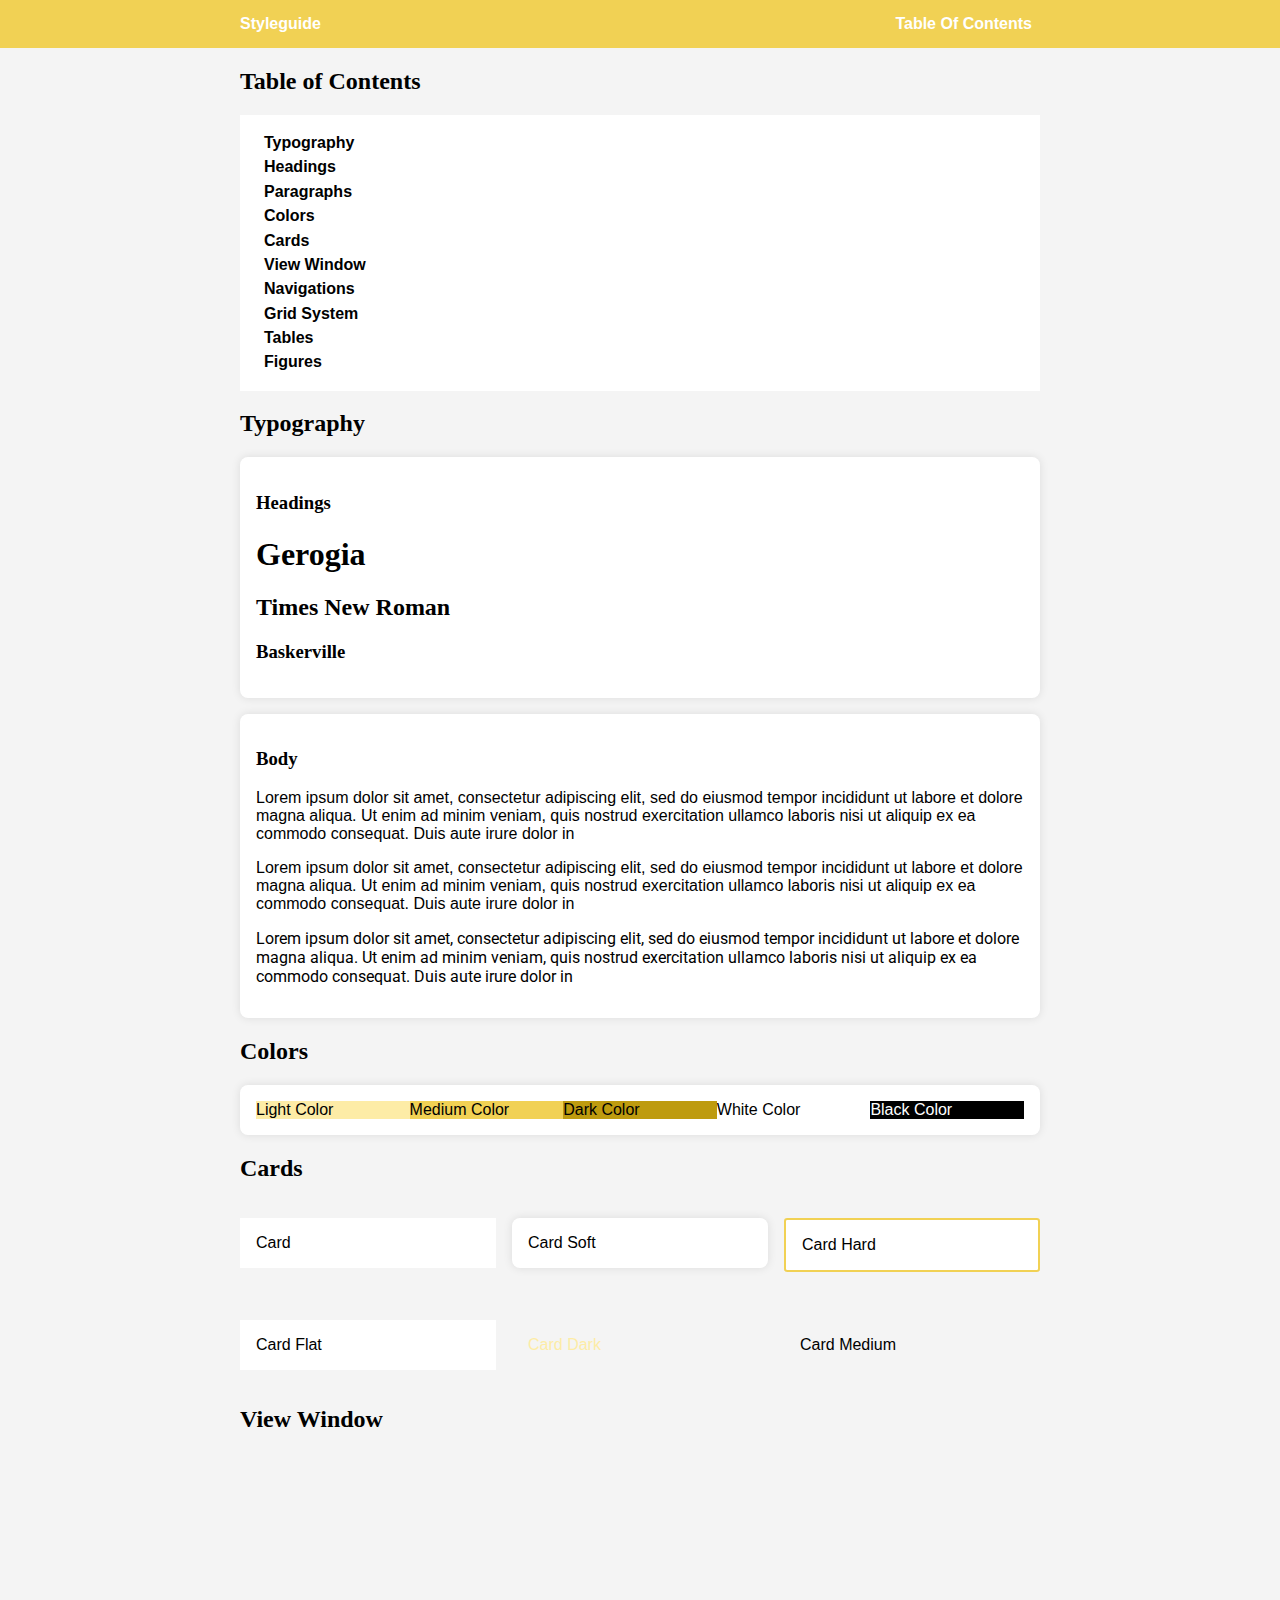
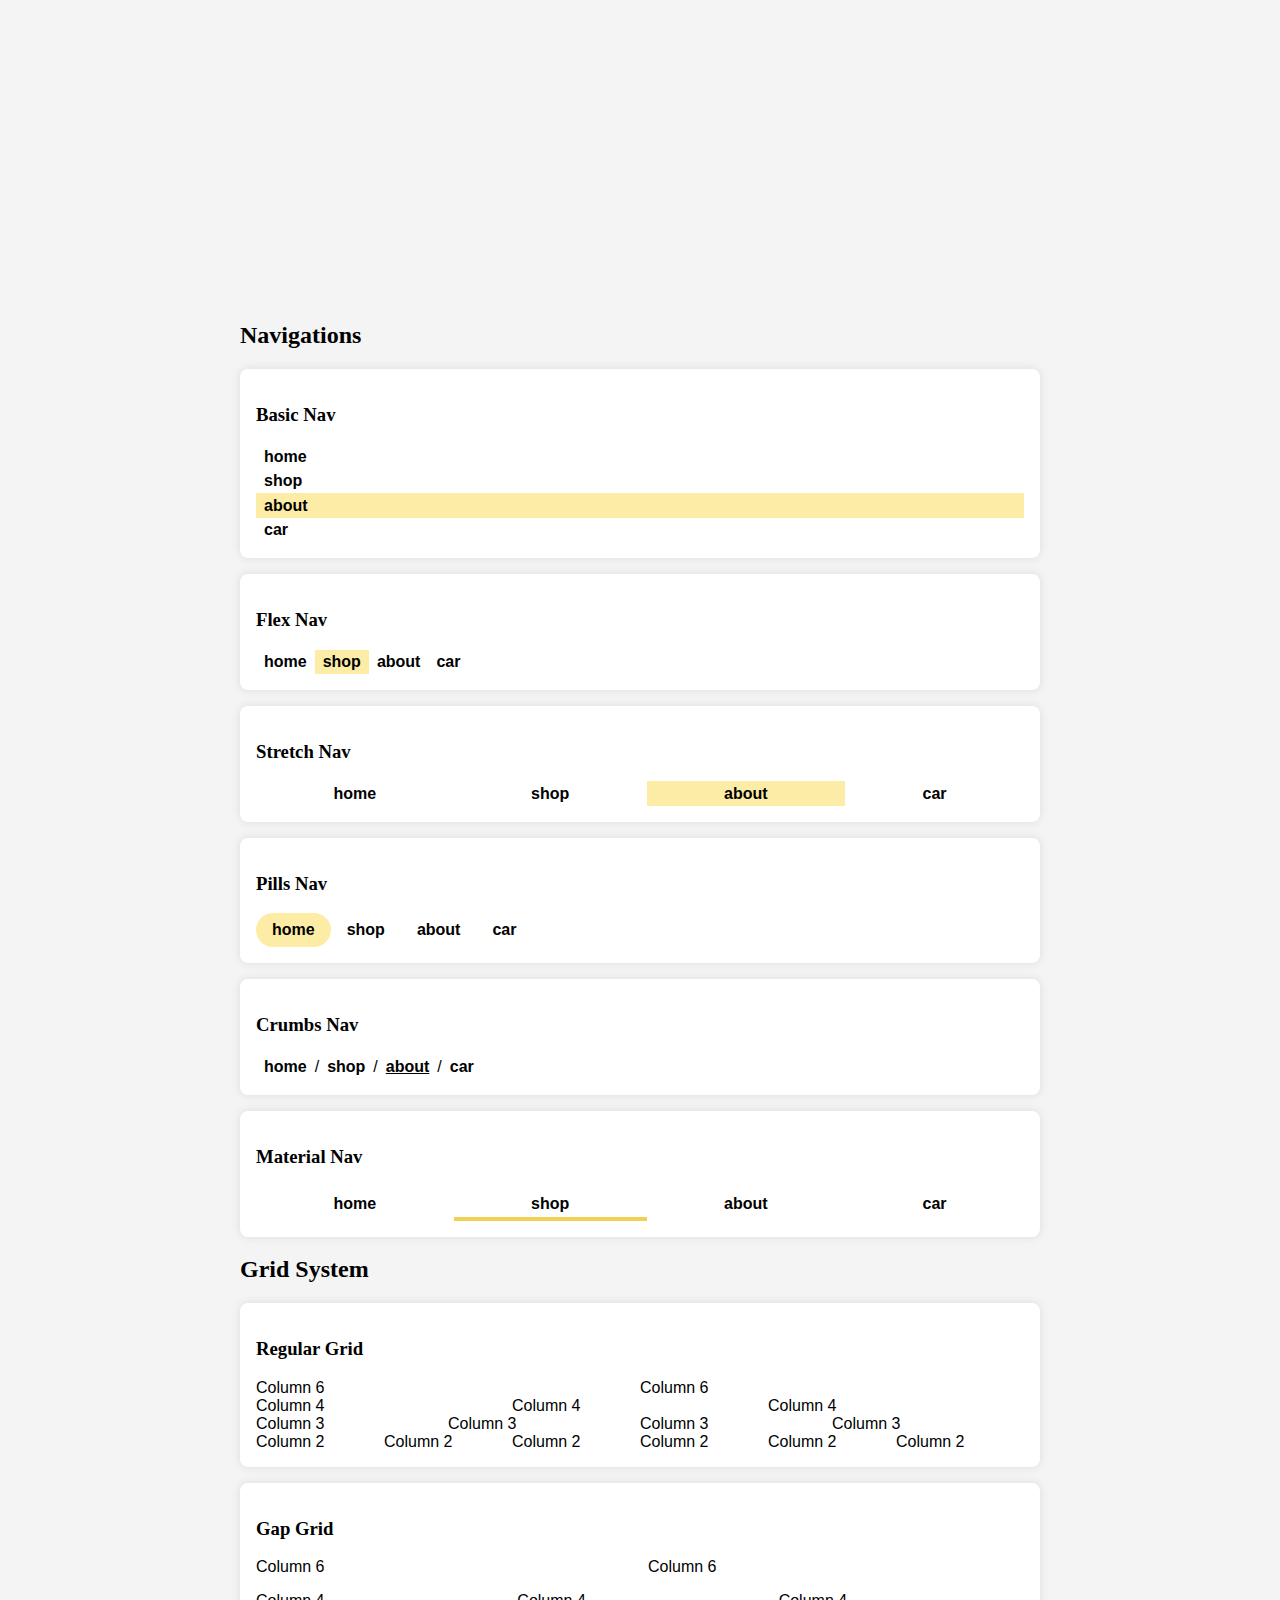
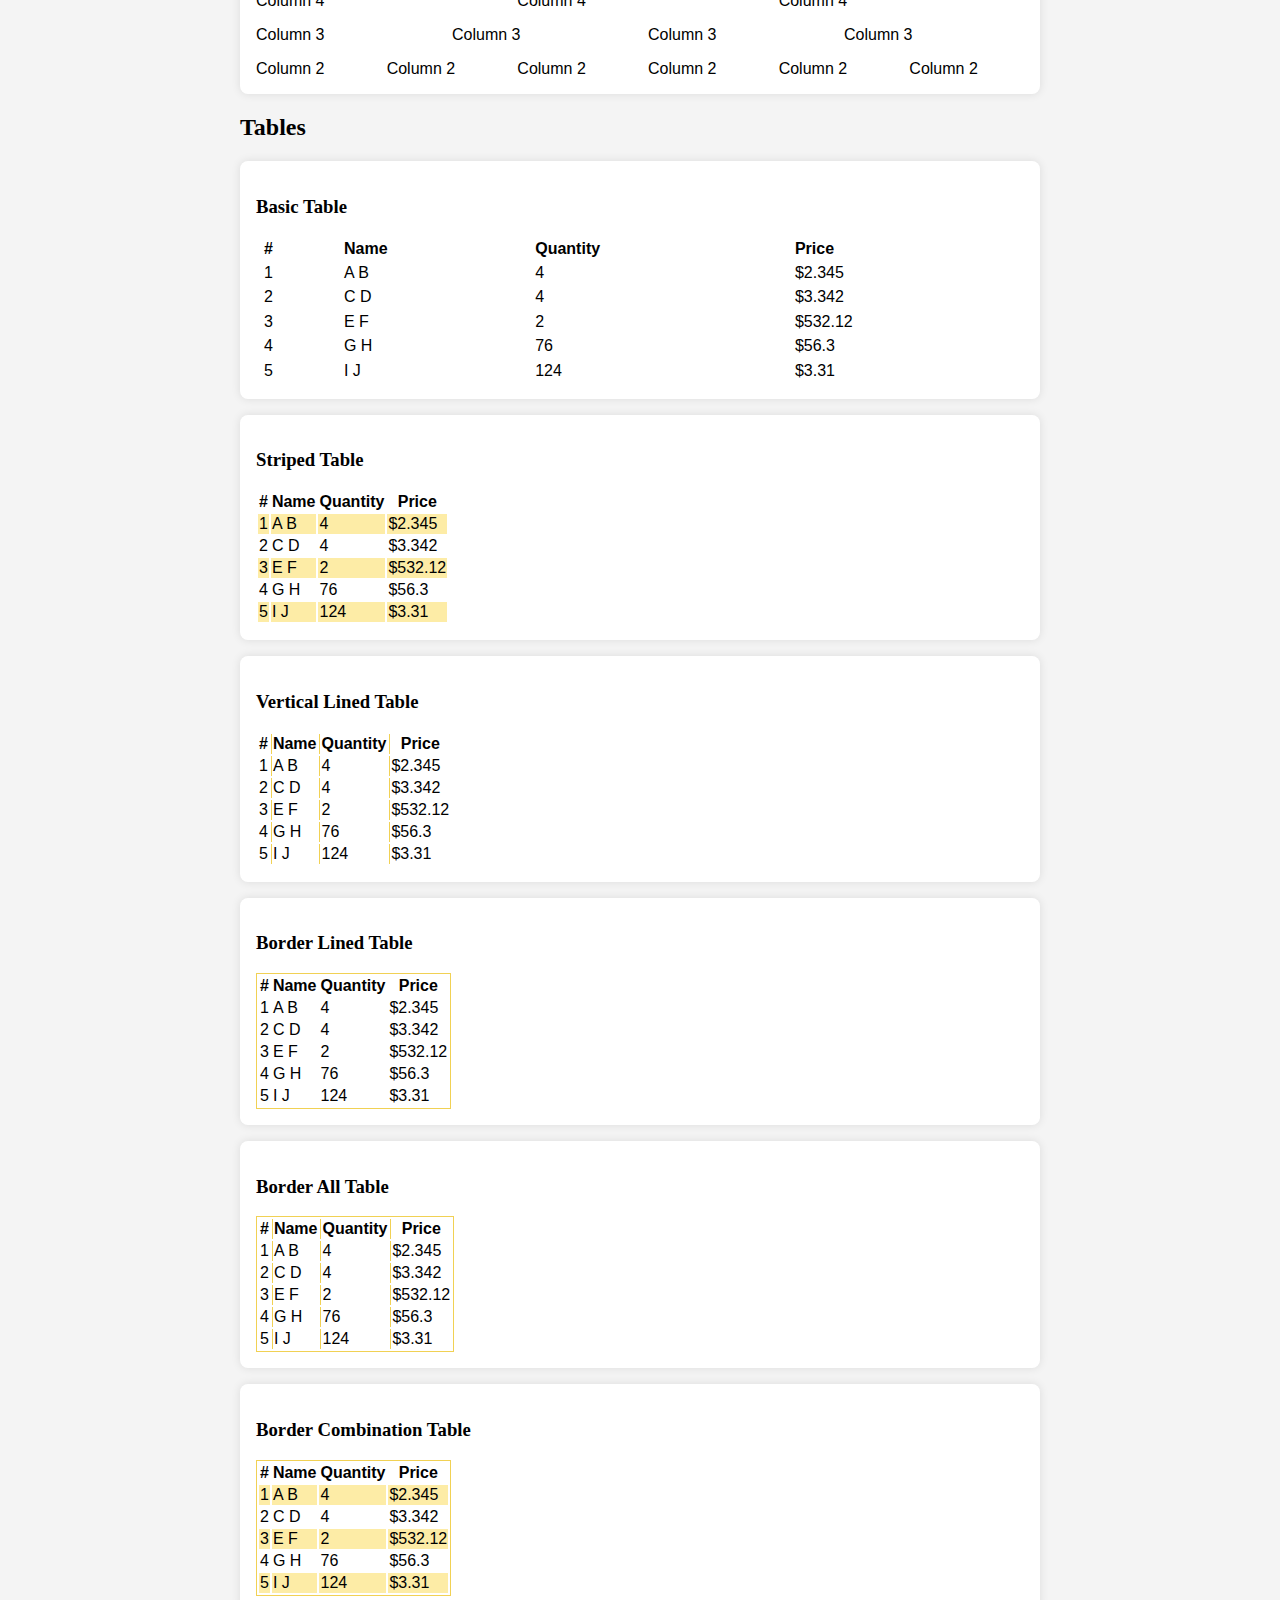
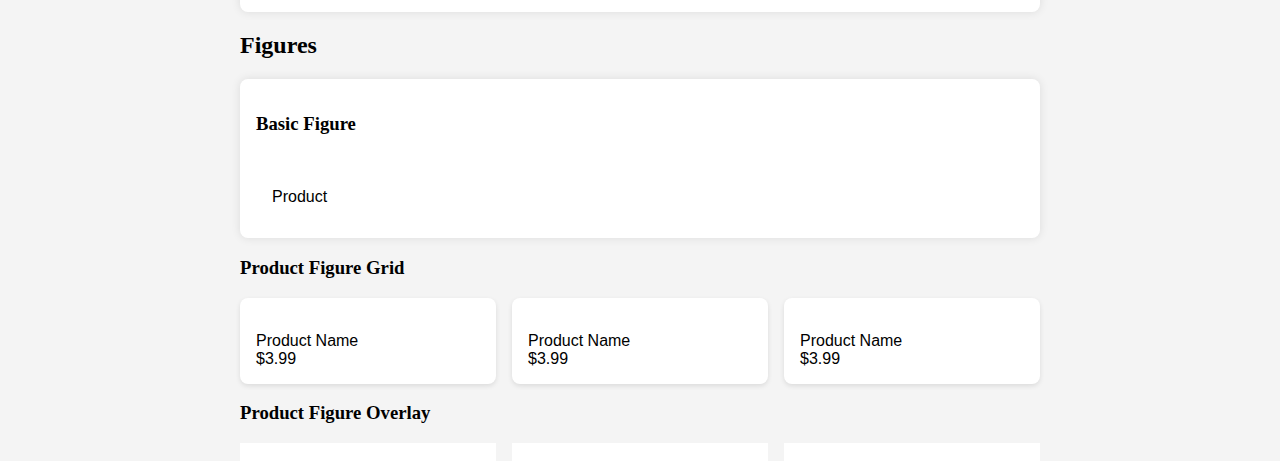
==== jhawar.shubhangi/styleguide/index.html @ e538c5c4 "module 4" ====
<!DOCTYPE html>
<html lang="en">
<head>
	<meta charset="utf-8">
	<meta name="viewport" content="width=device-width">
	
	<title>CSS Styleguide</title>
	
	<link rel="stylesheet" href="../lib/css/styleguide.css">
	<link rel="stylesheet" href="../lib/css/gridsystem.css">
	<link rel="stylesheet" href="../css/storetheme.css">
	<link rel="stylesheet" href="https://fonts.googleapis.com/css?family=Times New Roman">
	<link rel="stylesheet" href="https://fonts.googleapis.com/css?family=Baskerville">
	<link rel="stylesheet" href="https://fonts.googleapis.com/css?family=Roboto">
	<link rel="stylesheet" href="https://fonts.googleapis.com/css?family=Helvetica">

	<script src="https://code.jquery.com/jquery-3.2.1.min.js"></script>
</head>
<body>
	<header class="navbar">
		<div class="container display-flex">
	 		<div class="flex-none">
		   		<h1>Styleguide</h1>
			</div>
		
			<div class="flex-stretch"></div>

			<nav class="flex-none nav">
	       		<nav class="nav">
		    		<ul class="container display-flex">
			    		<li> <a href="#tableofcontents">Table Of Contents</a></li>
		     		</ul>
	       		</nav>
	       	</nav>
     	</div>
	</header>

	<div class="container" id="tableofcontents">
		<h2>Table of Contents</h2>
	    <div class="card">
			<nav class="nav">
			  <ul>
				<li><a href="#typography"> Typography </a></li>
				<ul>
			  		<li><a href="#headings"> Headings </a> </li>
			  		<li><a href="#paragraphs"> Paragraphs </a> </li>
		    	</ul>
		    	<li><a href="#Colors"> Colors </a></li>			    	
				<li><a href="#cards"> Cards </a> </li>
			    <li><a href="#viewwindow"> View Window </a> </li>
			    <li><a href="#navigations"> Navigations </a> </li>
			    <li><a href="#gridsystem"> Grid System </a> </li>
			    <li><a href="#flexsystem"> Tables </a> </li>
			    <li><a href="#flexsystem"> Figures </a> </li>
			  </ul>
			</nav>
		</div>
	</div>

	<div class="container" id="typography">
		<h2>Typography</h2>
	
	    <div class="card soft" id="headings">
			<h3>Headings</h3>
            <h1 id="h1">Gerogia</h1>
			<h2 id="h2">Times New Roman</h2>
			<h3 id="h3">Baskerville</h3>
		</div>

		<div class="card soft" id="paragraphs">
            <h3>Body</h3>
			<p id="p1">Lorem ipsum dolor sit amet, consectetur adipiscing elit, sed do eiusmod tempor incididunt ut labore et dolore magna aliqua. Ut enim ad minim veniam, quis nostrud exercitation ullamco laboris nisi ut aliquip ex ea commodo consequat. Duis aute irure dolor in</p>
			<p id="p2">Lorem ipsum dolor sit amet, consectetur adipiscing elit, sed do eiusmod tempor incididunt ut labore et dolore magna aliqua. Ut enim ad minim veniam, quis nostrud exercitation ullamco laboris nisi ut aliquip ex ea commodo consequat. Duis aute irure dolor in</p>
			<p id="p3">Lorem ipsum dolor sit amet, consectetur adipiscing elit, sed do eiusmod tempor incididunt ut labore et dolore magna aliqua. Ut enim ad minim veniam, quis nostrud exercitation ullamco laboris nisi ut aliquip ex ea commodo consequat. Duis aute irure dolor in</p>
		</div>
	</div>

	<div class="container" id="colors">
		<h2>Colors</h2>
		<div class="card soft">
			<div class="grid ten">
				<div class="col-xs-2" id="l-color">Light Color</div>
				<div class="col-xs-2" id="m-color">Medium Color</div>
				<div class="col-xs-2" id="d-color">Dark Color</div>
				<div class="col-xs-2" id="w-color">White Color</div>
				<div class="col-xs-2" id="b-color">Black Color</div>				
			</div>
		</div>
	</div>

	<div class="container" id="cards">
		<h2>Cards</h2>
		<div class="grid gap">
			<div class="col-xs-12 col-md-4">
				<div class="card">Card</div>
			</div>
			<div class="col-xs-12 col-md-4">
				<div class="card soft">Card Soft</div>
			</div>
			<div class="col-xs-12 col-md-4">
				<div class="card hard">Card Hard</div>
			</div>
			<div class="col-xs-12 col-md-4">
				<div class="card flat">Card Flat</div>
			</div>
			<div class="col-xs-12 col-md-4">
				<div class="card dark">Card Dark</div>
			</div>
			<div class="col-xs-12 col-md-4">
				<div class="card medium">Card Medium</div>
			</div>
        </div>
	</div>

	<div class="container" id="viewwindow">
		<h2>View Window</h2>
		<div class="view-window" style="background-image:url(https://via.placeholder.com/1200x1200?text=background"></div>
	</div>

	<div class="container" id="navigations">
		<h2>Navigations</h2>

		<script>
			const makeNav = (classes='') => {
				const links = ['home', 'shop', 'about', 'car'];

				let ran = Math.floor(Math.random()*links.length);

				document.write(`
				<div>
				   <nav class="${classes}">
				      <ul>
				      ${links.reduce((r,o,i)=>{
				   	  	return r+`<li class="${ran==i?'active':''}"><a href="#">${o}</a></li>`;
				      },'')}
				      </ul>
				   </nav>
				</div>
				`);
			}
		 </script>

		<div class="card soft">
			<h3>Basic Nav</h3>
			
			<script>makeNav('nav')</script>
		</div>
	
	    <div class="card soft">
			<h3>Flex Nav</h3>
            
            <script>makeNav('nav nav-flex')</script>
	    </div>
		
		<div class="card soft">
			<h3>Stretch Nav</h3>

			<script>makeNav('nav nav-stretch')</script>
		</div>

		<div class="card soft">
			<h3>Pills Nav</h3>
			
			<script>makeNav('nav nav-pills')</script>
		</div>

		<div class="card soft">
			<h3>Crumbs Nav</h3>
			
			<script>makeNav('nav nav-crumbs')</script>
		</div>

		<div class="card soft">
			<h3>Material Nav</h3>
			
			<script>makeNav('nav nav-material')</script>
		</div>

		<script>
			$("#navigations a").on("click", function(e){
				e.preventDefault();
				$(this).closest("li").addClass("active")
				  .siblings().removeClass("active")
			})
		</script>
	</div>
	
	<div class="container" id="gridsystem">
		<h2>Grid System</h2>
		<div class="card soft">
			<h3>Regular Grid</h3>
			
			<div class="grid">
				<div class="col-xs-6">Column 6</div>
				<div class="col-xs-6">Column 6</div>
				<div class="col-xs-4">Column 4</div>
				<div class="col-xs-4">Column 4</div>
				<div class="col-xs-4">Column 4</div>
				<div class="col-xs-3">Column 3</div>
				<div class="col-xs-3">Column 3</div>
				<div class="col-xs-3">Column 3</div>
				<div class="col-xs-3">Column 3</div>	
				<div class="col-xs-2">Column 2</div>
				<div class="col-xs-2">Column 2</div>
				<div class="col-xs-2">Column 2</div>
				<div class="col-xs-2">Column 2</div>
				<div class="col-xs-2">Column 2</div>
				<div class="col-xs-2">Column 2</div>
			</div>
		</div>

		<div class="card soft">
			<h3>Gap Grid</h3>
			
			<div class="grid gap">
				<div class="col-xs-6">Column 6</div>
				<div class="col-xs-6">Column 6</div>
				<div class="col-xs-4">Column 4</div>
				<div class="col-xs-4">Column 4</div>
				<div class="col-xs-4">Column 4</div>
				<div class="col-xs-3">Column 3</div>
				<div class="col-xs-3">Column 3</div>
				<div class="col-xs-3">Column 3</div>
				<div class="col-xs-3">Column 3</div>	
				<div class="col-xs-2">Column 2</div>
				<div class="col-xs-2">Column 2</div>
				<div class="col-xs-2">Column 2</div>
				<div class="col-xs-2">Column 2</div>
				<div class="col-xs-2">Column 2</div>
				<div class="col-xs-2">Column 2</div>
			</div>
		</div>
	</div>

	<div class="container" id="tables">
		<script>
			const makeTable = (classes='') => {
				const head = ['#', 'Name', 'Quantity', 'Price'];
				const body = [
					["A B", '4', '$2.345'],
					["C D", '4', '$3.342'],
					["E F", '2', '$532.12'],
					["G H", '76', '$56.3'],
					["I J", '124', '$3.31'],
				];

				document.write(`
				<table class="${classes}">
					<thead><tr>${head.reduce((r,o)=>r+`<th>${o}</th>`,'')}</tr></thead>
					<tbody>${body.reduce((r,o,i)=>r+
						`<tr>${
							[i+1,...o].reduce((r,o)=>r+`<td>${o}</td>`,'')
						}</tr>`, '')
					}</tbody>
				</table>
				`);
			}
		</script>

		<h2>Tables</h2>

		<div class="card soft">
			<h3>Basic Table</h3>
			
			<script>makeTable('table')</script>
		</div>

		<div class="card soft">
			<h3>Striped Table</h3>
			
			<script>makeTable('table-striped')</script>
		</div>

		<div class="card soft">
			<h3>Vertical Lined Table</h3>
			
			<script>makeTable('table-lined-vertical')</script>
		</div>

		<div class="card soft">
			<h3>Border Lined Table</h3>
			
			<script>makeTable('table-lined-border')</script>
		</div>

		<div class="card soft">
			<h3>Border All Table</h3>
			
			<script>makeTable('table-lined-all')</script>
		</div>

		<div class="card soft">
			<h3>Border Combination Table</h3>
			
			<script>makeTable('table-lined-border table-striped')</script>
		</div>
	</div>

	<div class="container" id="figures">
		<h2>Figures</h2>

		<div class="card soft">
			<h3>Basic Figure</h3>
			
			<figure class="figure">
					<img src="https://via.placeholder.com/400x400?text=product" alt="">
					<figcaption>Product</figcaption>
			</figure>
		</div>

		<h3>Product Figure Grid</h3>

		<div class="grid gap">
			<div class="col-xs-12 col-md-4">
				<figure class="figure product">
					<img src="https://via.placeholder.com/400x400?text=product" alt="">
					<figcaption>
						<div>Product Name</div>
						<div>$3.99</div>
					</figcaption>
				</figure>
			</div>
			<div class="col-xs-12 col-md-4">
				<figure class="figure product">
					<img src="https://via.placeholder.com/400x400?text=product" alt="">
					<figcaption>
						<div>Product Name</div>
						<div>$3.99</div>
					</figcaption>
				</figure>
			</div>
			<div class="col-xs-12 col-md-4">
				<figure class="figure product">
					<img src="https://via.placeholder.com/400x400?text=product" alt="">
					<figcaption>
						<div>Product Name</div>
						<div>$3.99</div>
					</figcaption>
				</figure>
			</div>
		</div>

		<h3>Product Figure Overlay</h3>

		<div class="grid gap">
			<div class="col-xs-12 col-md-4">
				<figure class="figure product-overlay">
					<img src="https://via.placeholder.com/400x400?text=product" alt="">
					<figcaption>
						<div class="caption-body">
							<div>Product Name</div>
							<div>$3.99</div>
						</div>	
					</figcaption>
				</figure>
			</div>
			<div class="col-xs-12 col-md-4">
				<figure class="figure product-overlay">
					<img src="https://via.placeholder.com/400x400?text=product" alt="">
					<figcaption>
						<div class="caption-body">
							<div>Product Name</div>
							<div>$3.99</div>
						</div>	
					</figcaption>
				</figure>
			</div>
			<div class="col-xs-12 col-md-4">
				<figure class="figure product-overlay">
					<img src="https://via.placeholder.com/400x400?text=product" alt="">
					<figcaption>
						<div class="caption-body">
							<div>Product Name</div>
							<div>$3.99</div>
						</div>						
					</figcaption>
				</figure>
			</div>
		</div>
	</div>
</body>
</html>
---- jhawar.shubhangi/lib/css/styleguide.css ----
/* CSS RESET */
*, *::after, *::before {
	box-sizing: border-box;
}

:root {
	--color-neutral-light:#FDECA6;
	--color-neutral-medium:#F1D154;
	--color-neutral-dark:#BE9B0F;

	--color-black:#000;
	--color-white:#fff;
	--header-height:3rem;
	--spacing:1rem;
	
	--font-serif: Georgia, "Times New Roman", serif;
	--font-sans: Helvetica, Arial, sans-serif;
}

body {
   margin: 0;
   font-size: 100%;
   font-family: var(--font-sans);
}

h1, h2, h3, h4, h5, h6 {
	font-family: var(--font-serif);
}

a {
    color: inherit;
	font-weight: bold;
	text-decoration: none;
}
a:hover {
	text-decoration: underline;
}

/* LAYOUT CLASSES */
.container {
	max-width: 800px;
	margin-right: auto;
	margin-left: auto;
}

.display-flex { display:flex; }
.display-inline-flex { display:inline-flex; }
.display-block { display:block; }
.display-inline-block { display:inline-block; }
.flex-stretch { flex:1 1 auto; }
.flex-none { flex:none; }
.flex-align-center { align-items: center; }
.flex-justify-center { justify-content: center; }


/* Small Classes */
.media-image {
	max-width: 100%;
	vertical-align: text-bottom;
}

/* COMPONENT BAR */
.nav ul {
	list-style-type: none;
	margin-top: 0;
	margin-bottom: 0;
	padding-left: 0;
}

.nav a {
	display: block;
	padding: 0.2em 0.5em;
}

.nav a:hover {
	background-color: var(--color-neutral-medium);
	text-decoration: none;
}

.nav .active a {
	background-color: var(--color-neutral-light);
	color: inherit;
}

.nav-material ul,
.nav-crumbs ul,
.nav-pills ul,
.nav-stretch ul,
.nav-flex ul {
	display: flex;
}

.nav-material li,
.nav-stretch li {
	flex: 1 1 auto;
	text-align: center;
}

.nav-pills a {
	border-radius: 2em;
	padding: 0.5em 1em;
}

.nav-crumbs a {
	display: inline-block;
}
.nav-crumbs .active a,
.nav-crumbs a:hover {
	background-color: transparent;
	color: inherit;
	text-decoration: underline;
}
.nav-crumbs li:not(:first-child)::before {
	content: '/';
}

.nav-material a {
	padding: 0.5em 1em;
	position: relative;
}
.nav-material .active a {
	background-color: transparent;
	color:  inherit;
}
.nav-material a:hover {
	background-color: var(--color-neutral-light);;
	color: inherit;
}
.nav-material a::after {
	content: '';
	position: absolute;
	bottom: 0;
	left: 0;
	width: 100%;
	height: 0;
	background-color: var(--color-neutral-medium);
	transition: all 0.3s;
}
.nav-material .active a::after {
	height: 4px;
}

.navbar {
	background-color: var(--color-neutral-medium);
	color: var(--color-white);
	line-height: var(--header-height);
}
.navbar h1 {
	font-size: 1em;
	margin: 0;
	font-family: var(--font-sans);
}
.navbar a {
	padding: 0 0.5em;
}

/* CARD */

.card {
	background-color: var(--color-white);
	margin-top: 1em;
	margin-bottom: 1em;
	padding: 1em;
	overflow: hidden;
	position: relative;
}
.card.soft {
	border-radius: 0.5em;
	box-shadow: 0 0 10px rgba(0,0,0,0.1);
}
.card.hard {
	border-radius: 0.2em;
	border: 2px solid var(--color-neutral-medium);
}
.card.dark {
	background-color:var(--color-netural-dark);
	color:var(--color-neutral-light);
}
.card.medium {
	background-color: var(--color-netural-medium);
}
.card.flat {
	paddidng: 0;
}

.view-window {
	height: 50vh;
	position: relative;
	overflow: hidden;
	backgroundd-size: cover;
	background-position: center;
	background-attachment: fixed;
	margin-top: 1em;
}

/* Tables */
.table {
	width: 100%;
	border-collapse: collapse;
}

.table th,
.table td {
	text-align: left;
	padding: 0.2em 0.5em;
}

.table-striped tbody tr:nth-child(odd) {
	background-color: var(--color-neutral-light);
}

.table-lined-all th:not(:first-child),
.table-lined-all td:not(:first-child),
.table-lined-vertical th:not(:first-child),
.table-lined-vertical td:not(:first-child) {
	border-left: 1px solid var(--color-neutral-medium);
}

.table-lined-all,
.table-lined-border {
	border: 1px solid var(--color-neutral-medium);
}

/* Figure */
.figure {
	margin: 0;
	background-color: var(--color-white);
}

.figure img {
	width: 100%;
	vertical-align: text-bottom;
}

.figure figcaption {
	padding: 1em;
}

#h1 {
	font-family: Georgia ;
}
#h2 {
	font-family:Times New Roman;
}
#h3 {
	font-family:Baskerville ;
}
#p1 {
	font-family: Helvetica ;
}
#p2 {
	font-family: Arial;
}
#p3 {
	font-family: Roboto ;
}

#l-color {
	background-color: var(--color-neutral-light);
}
#m-color {
	background-color: var(--color-neutral-medium);
}
#d-color {
	background-color: var(--color-neutral-dark);
}
#w-color {
	background-color: var(--color-white);
}
#b-color {
	background-color: var(--color-black);
	color: var(--color-white);
}
---- jhawar.shubhangi/lib/css/gridsystem.css ----
.grid {
	display: grid;
	grid-template-columns: repeat(12, 1fr);
}

.grid.ten {
   	grid-template-columns: repeat(10, 1fr);
}

.grid.gap {
	--grid-gap: 1em;
	grid-gap: var(--grid-gap);
	gap: var(--grid-gap);
}

/* Extra Small */
@media (min-width:0) { 
    .gap.xs-large { --grid-gap:2em; }
    .gap.xs-medium { --grid-gap:1em; }
    .gap.xs-small { --grid-gap:0.5em; }

    .col-xs-0 { display:none; }
    .col-xs-1 { grid-column: span 1; }
    .col-xs-2 { grid-column: span 2; }
    .col-xs-3 { grid-column: span 3; }
    .col-xs-4 { grid-column: span 4; }
    .col-xs-5 { grid-column: span 5; }
    .col-xs-6 { grid-column: span 6; }
    .col-xs-7 { grid-column: span 7; }
    .col-xs-8 { grid-column: span 8; }
    .col-xs-9 { grid-column: span 9; }
    .col-xs-10 { grid-column: span 10; }
    .col-xs-11 { grid-column: span 11; }
    .col-xs-12 { grid-column: span 12; }
}

/* Small */
@media (min-width:380px) {
    .gap.sm-large { --grid-gap:2em; }
    .gap.sm-medium { --grid-gap:1em; }
    .gap.sm-small { --grid-gap:0.5em; }

    .col-sm-0 { display:none; }
    .col-sm-1 { grid-column: span 1; }
    .col-sm-2 { grid-column: span 2; }
    .col-sm-3 { grid-column: span 3; }
    .col-sm-4 { grid-column: span 4; }
    .col-sm-5 { grid-column: span 5; }
    .col-sm-6 { grid-column: span 6; }
    .col-sm-7 { grid-column: span 7; }
    .col-sm-8 { grid-column: span 8; }
    .col-sm-9 { grid-column: span 9; }
    .col-sm-10 { grid-column: span 10; }
    .col-sm-11 { grid-column: span 11; }
    .col-sm-12 { grid-column: span 12; }
}

/* Medium */
@media (min-width:550px) {
	.gap.md-large { --grid-gap:2em; }
    .gap.md-medium { --grid-gap:1em; }
    .gap.md-small { --grid-gap:0.5em; }

    .col-md-0 { display:none; }
    .col-md-1 { grid-column: span 1; }
    .col-md-2 { grid-column: span 2; }
    .col-md-3 { grid-column: span 3; }
    .col-md-4 { grid-column: span 4; }
    .col-md-5 { grid-column: span 5; }
    .col-md-6 { grid-column: span 6; }
    .col-md-7 { grid-column: span 7; }
    .col-md-8 { grid-column: span 8; }
    .col-md-9 { grid-column: span 9; }
    .col-md-10 { grid-column: span 10; }
    .col-md-11 { grid-column: span 11; }
    .col-md-12 { grid-column: span 12; }
}

/* Large */
@media (min-width:900px) {
    .gap.lg-large { --grid-gap:2em; }
    .gap.lg-medium { --grid-gap:1em; }
    .gap.lg-small { --grid-gap:0.5em; }

    .col-lg-0 { display:none; }
    .col-lg-1 { grid-column: span 1; }
    .col-lg-2 { grid-column: span 2; }
    .col-lg-3 { grid-column: span 3; }
    .col-lg-4 { grid-column: span 4; }
    .col-lg-5 { grid-column: span 5; }
    .col-lg-6 { grid-column: span 6; }
    .col-lg-7 { grid-column: span 7; }
    .col-lg-8 { grid-column: span 8; }
    .col-lg-9 { grid-column: span 9; }
    .col-lg-10 { grid-column: span 10; }
    .col-lg-11 { grid-column: span 11; }
    .col-lg-12 { grid-column: span 12; }
}

/* Extra Large */
@media (min-width:1200px) {
	.gap.xl-large { --grid-gap:2em; }
    .gap.xl-medium { --grid-gap:1em; }
    .gap.xl-small { --grid-gap:0.5em; }

    .col-xl-0 { display:none; }
    .col-xl-1 { grid-column: span 1; }
    .col-xl-2 { grid-column: span 2; }
    .col-xl-3 { grid-column: span 3; }
    .col-xl-4 { grid-column: span 4; }
    .col-xl-5 { grid-column: span 5; }
    .col-xl-6 { grid-column: span 6; }
    .col-xl-7 { grid-column: span 7; }
    .col-xl-8 { grid-column: span 8; }
    .col-xl-9 { grid-column: span 9; }
    .col-xl-10 { grid-column: span 10; }
    .col-xl-11 { grid-column: span 11; }
    .col-xl-12 { grid-column: span 12; }
}
---- jhawar.shubhangi/css/storetheme.css ----
:root {
	--color-offwhite: #f4f4f4;

	--color-neutral-light:#FDECA6;
	--color-neutral-medium:#F1D154;
	--color-neutral-dark:#BE9B0F;
}

body {
	background-color: var(--color-offwhite);
}

#quote {
	background-color: #BE9B0F;
	text-align: center;
	color: #FFF;
}

.shop-item img {
  margin-left: auto;
  margin-right: auto;
  display: block;
}

@media (max-width: 800px) {
	.container {
		padding-left: 1em;
		padding-right: 1em;
	}
	.navbar h1 {
		padding-left: 1em;
	} 
		
}
	
@media (max-width: 400px) {
	.navbar .display-flex {
		display: block;
	}
	.navbar .nav li {
		line-height: 2em;
	}
}

.figure.product {
	border-radius: 0.5em;
	box-shadow: 0 2px 5px rgba(0,0,0,0.1);
	overflow: hidden;
}

.product-overlay {
	position: relative;
	overflow: hidden;
}
.product-overlay figcaption {
	position: absolute;
	top: 0;
	left: 0;
	width: 100%;
	height: 100%;
	background-color: rgba(0, 0, 0, 0.7);
	opacity: 0;
	transition: all 0.3s;
	display: flex;
	align-items: center;
	justify-content: center;
}
.product-overlay:hover figcaption {
	opacity: 1;
}
.product-overlay .caption-body {
	background-color: white;
	border-radius: 0.5em;
	padding: 1em;
	transform:translateY(2em);
	transition: all 0.3s;
}
.product-overlay:hover .caption-body {
		transform:translateY(0);
}

.product-overlay img {
	transform:scale(1,1);
	transition: all 0.3s;
}
.product-overlay:hover img {
	transform:scale(1.4,1.4);
}

@media (max-width: 600px) {
	.product-overlay figcaption {
		position: relative;
		display: block;
		top: initial;
		left: initial;
		width: 100%;
		height: initial;
		opacity: 1;
		background-color: initial;
	}

	.product-overlay .caption-body {
		transform: none;
		padding: 0;
	}
}
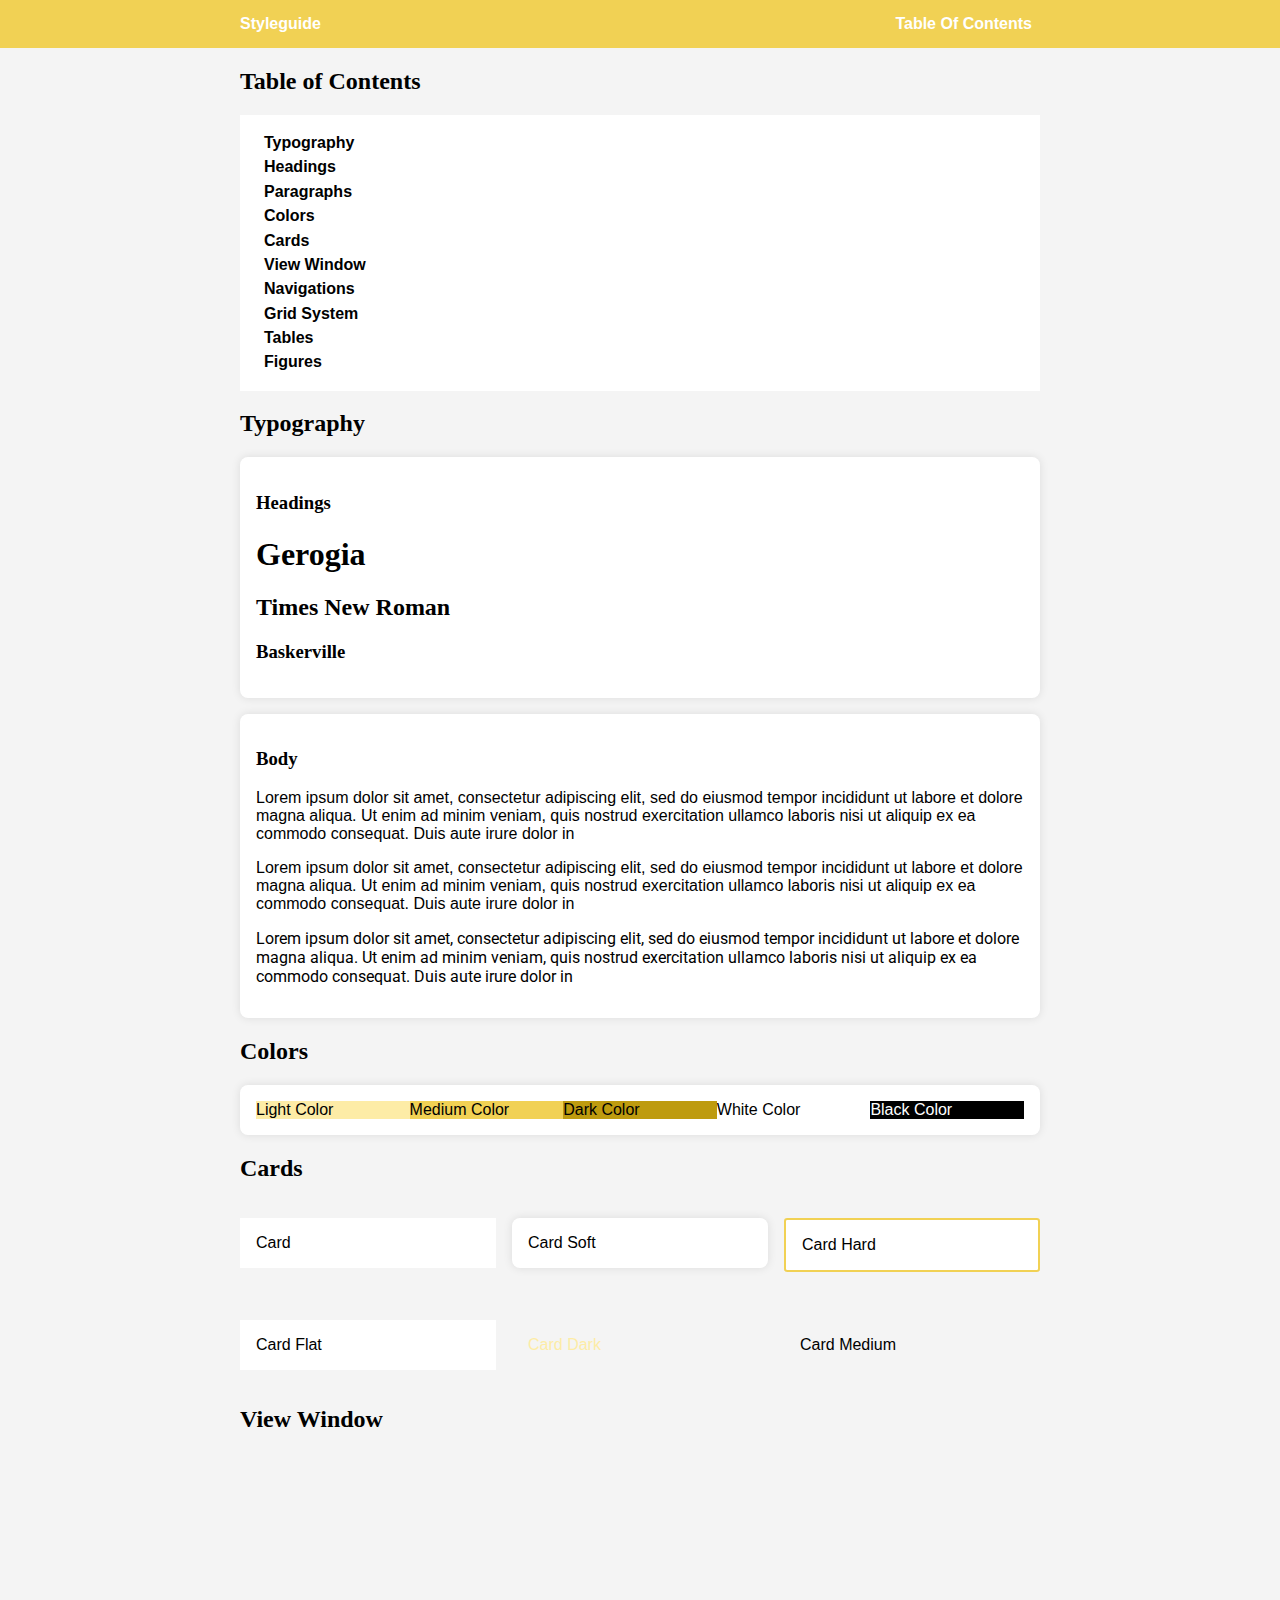
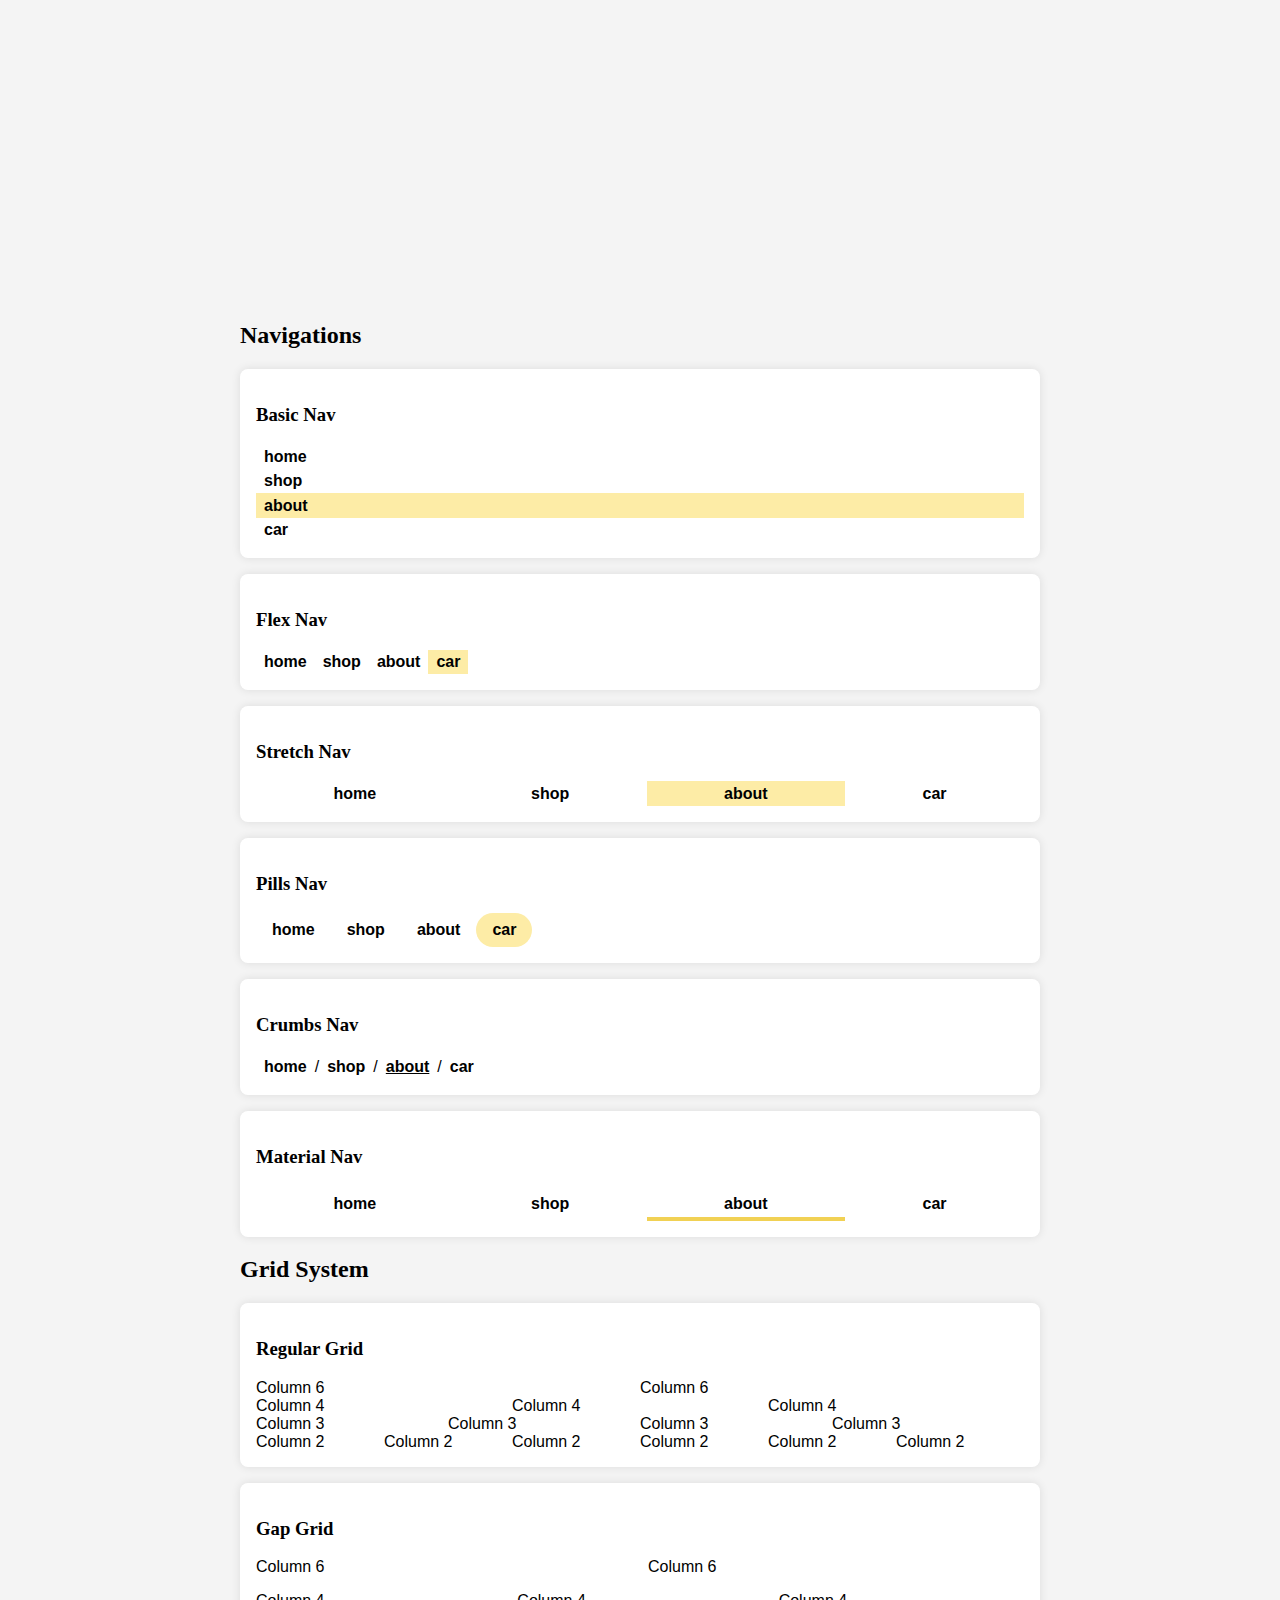
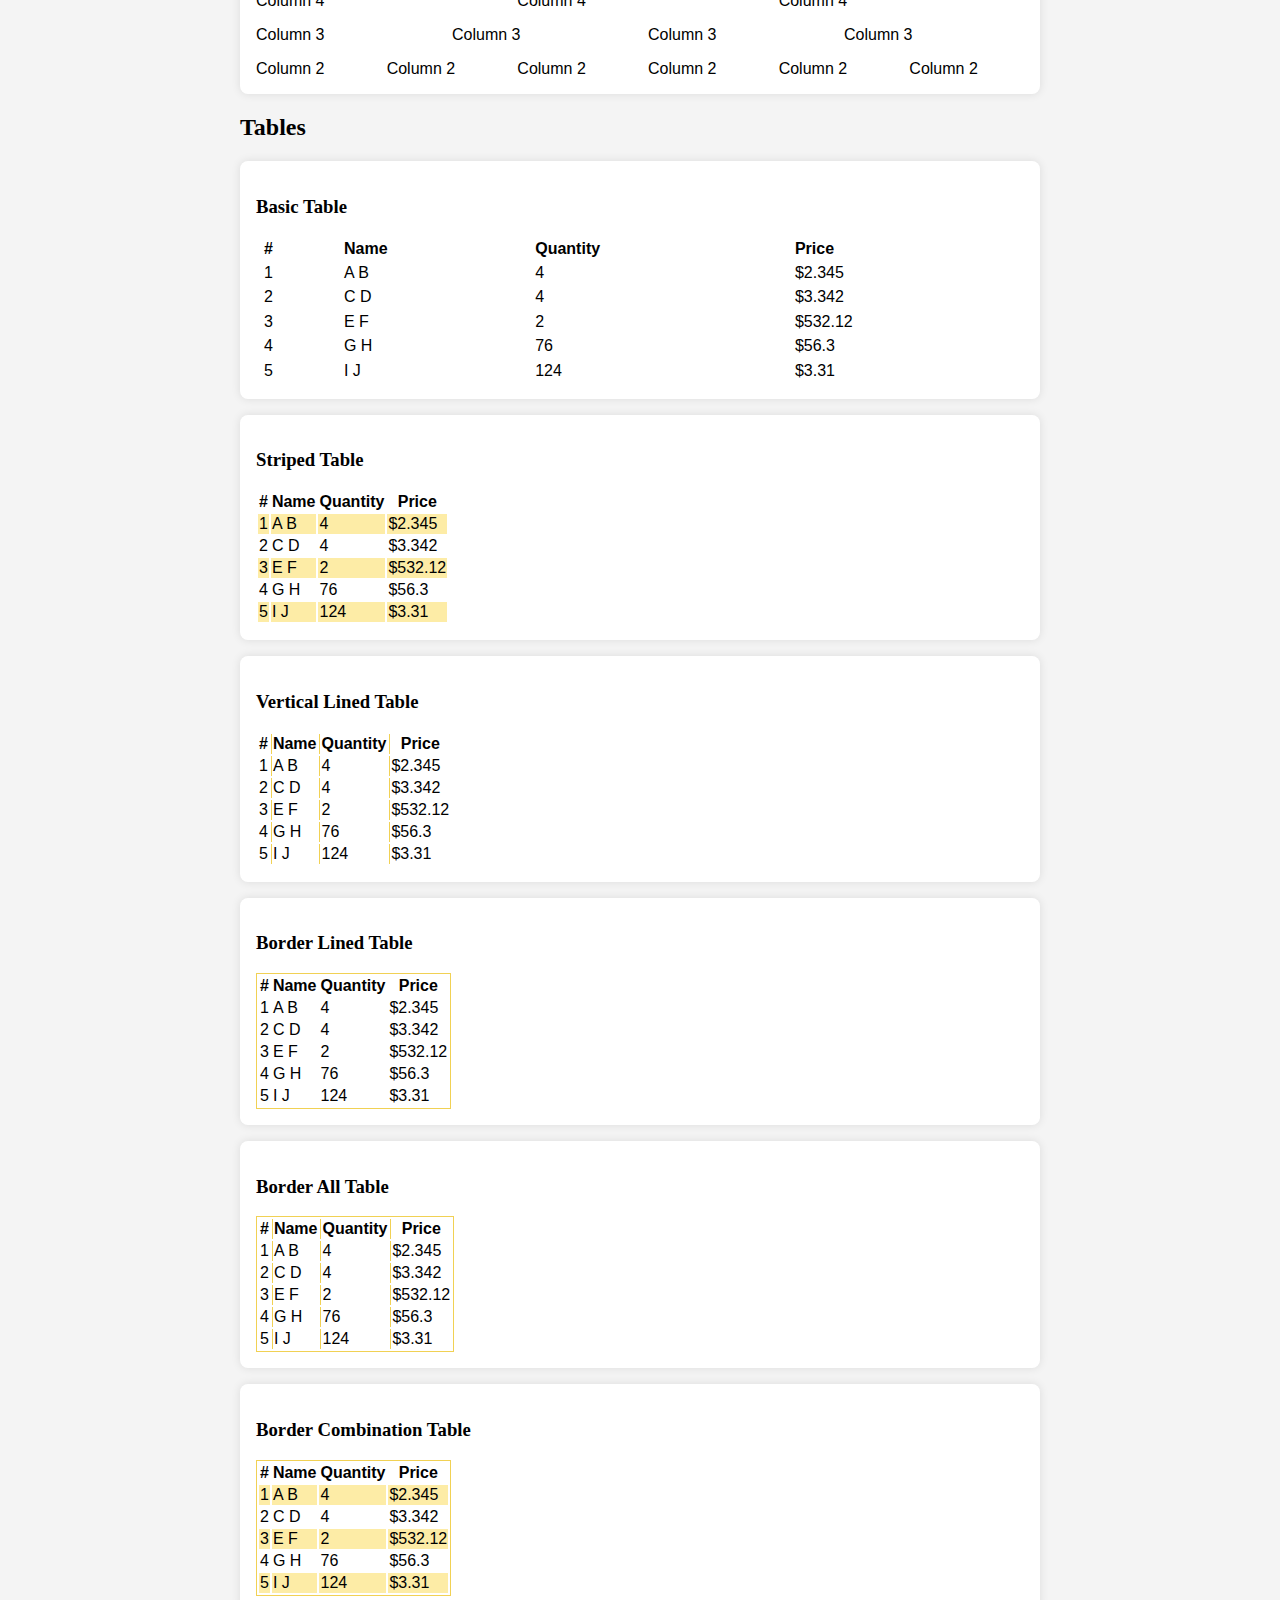
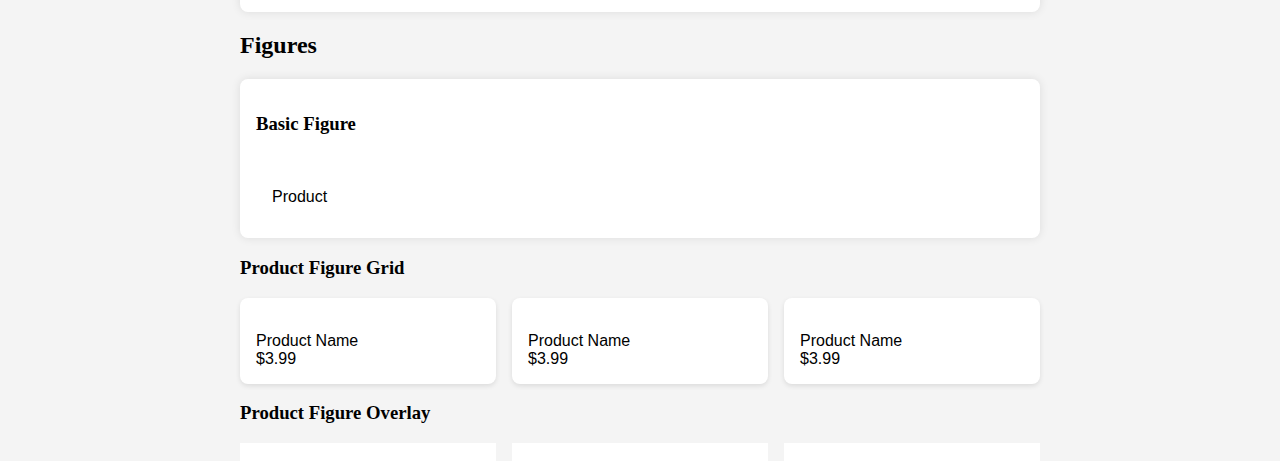
==== commit 5987375f: "fix a" ====
--- a/jhawar.shubhangi/styleguide/index.html
+++ b/jhawar.shubhangi/styleguide/index.html
@@ -45,13 +45,13 @@
 			  		<li><a href="#headings"> Headings </a> </li>
 			  		<li><a href="#paragraphs"> Paragraphs </a> </li>
 		    	</ul>
-		    	<li><a href="#Colors"> Colors </a></li>			    	
+		    	<li><a href="#colors"> Colors </a></li>			    	
 				<li><a href="#cards"> Cards </a> </li>
 			    <li><a href="#viewwindow"> View Window </a> </li>
 			    <li><a href="#navigations"> Navigations </a> </li>
 			    <li><a href="#gridsystem"> Grid System </a> </li>
-			    <li><a href="#flexsystem"> Tables </a> </li>
-			    <li><a href="#flexsystem"> Figures </a> </li>
+			    <li><a href="#tables"> Tables </a> </li>
+			    <li><a href="#figures"> Figures </a> </li>
 			  </ul>
 			</nav>
 		</div>
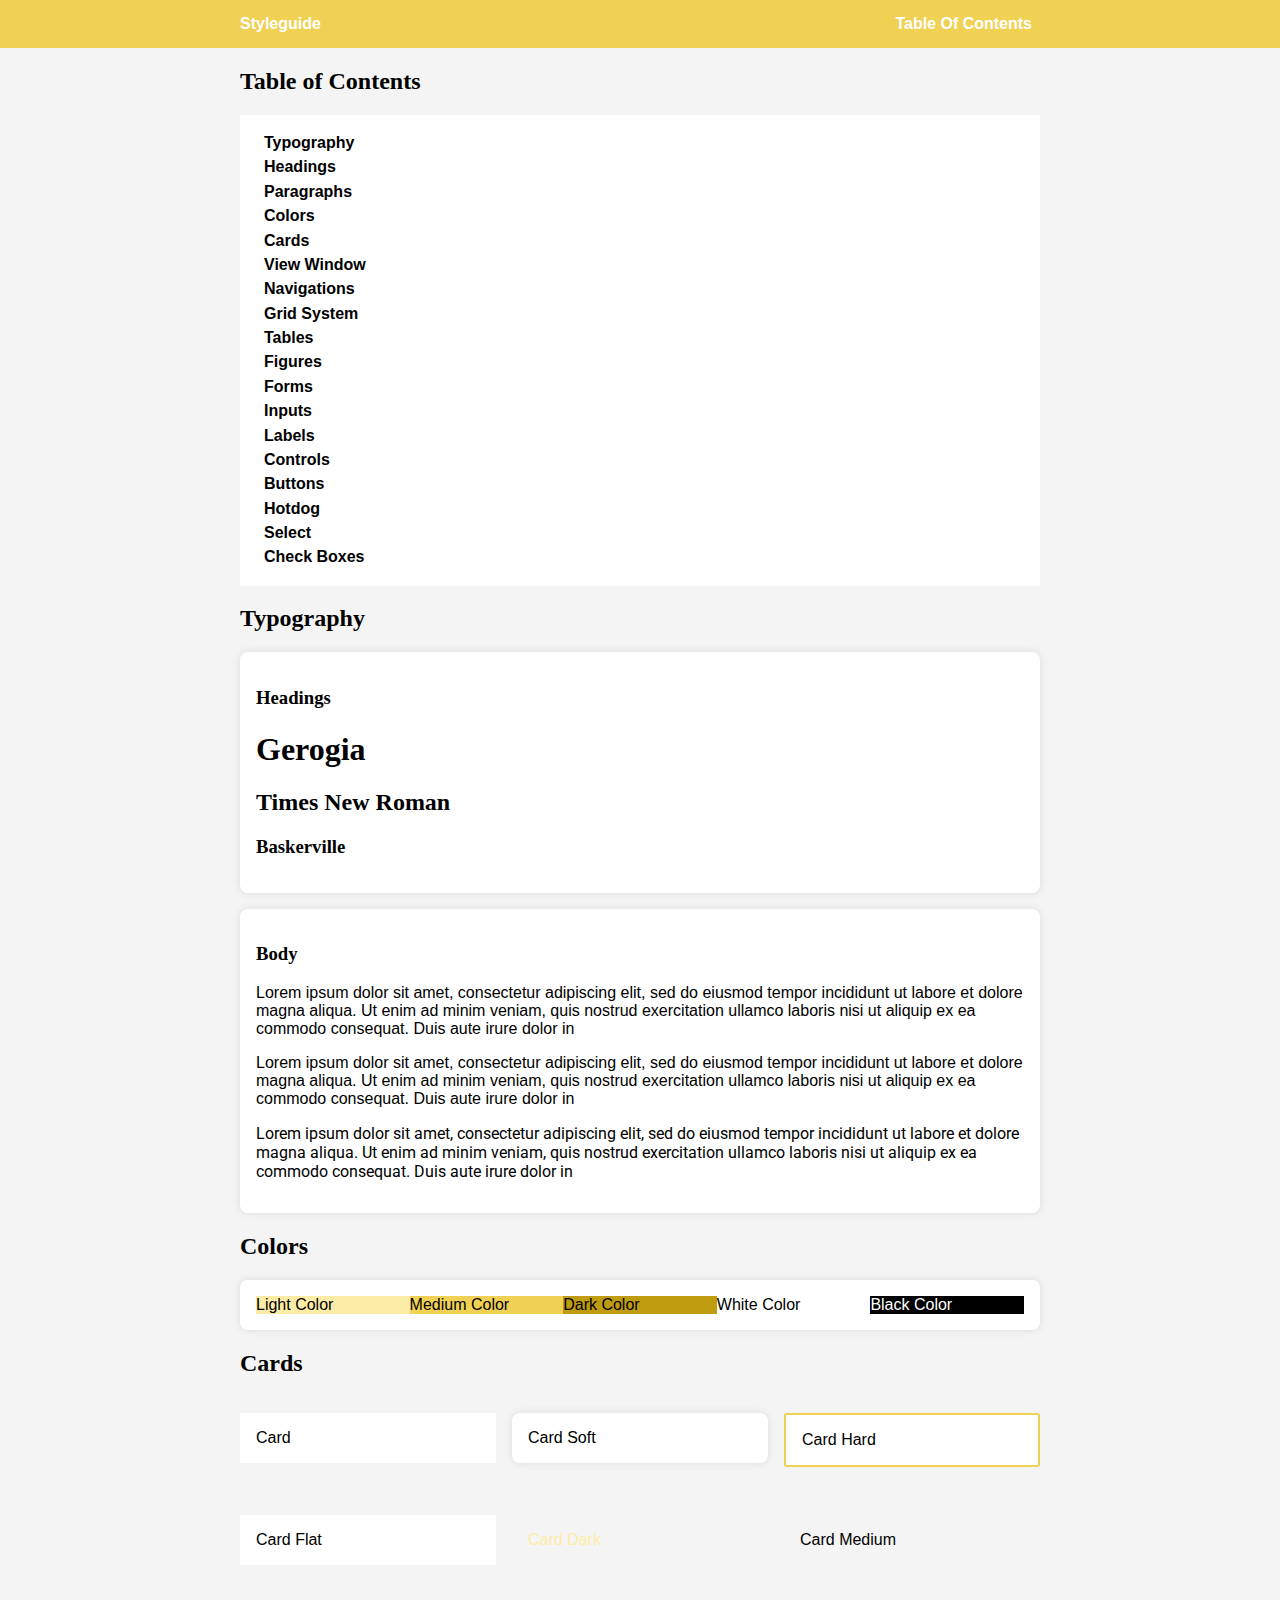
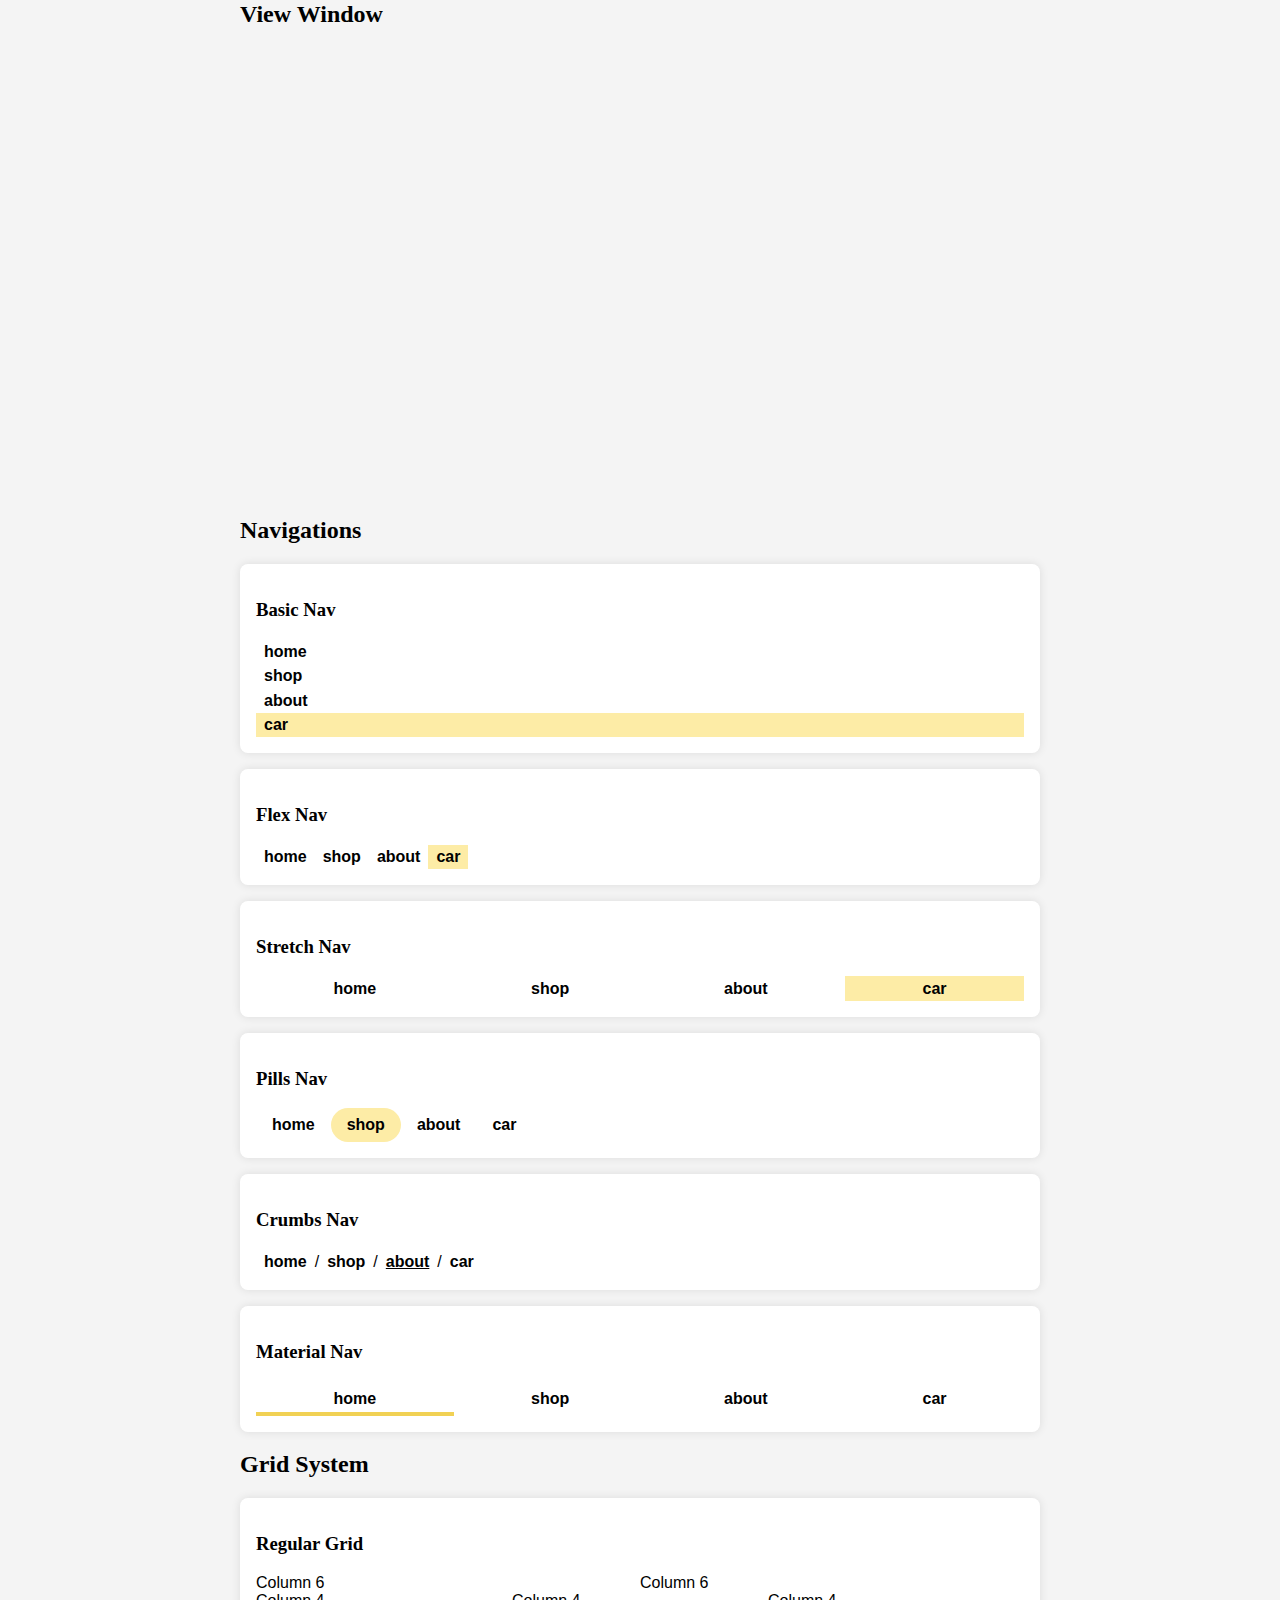
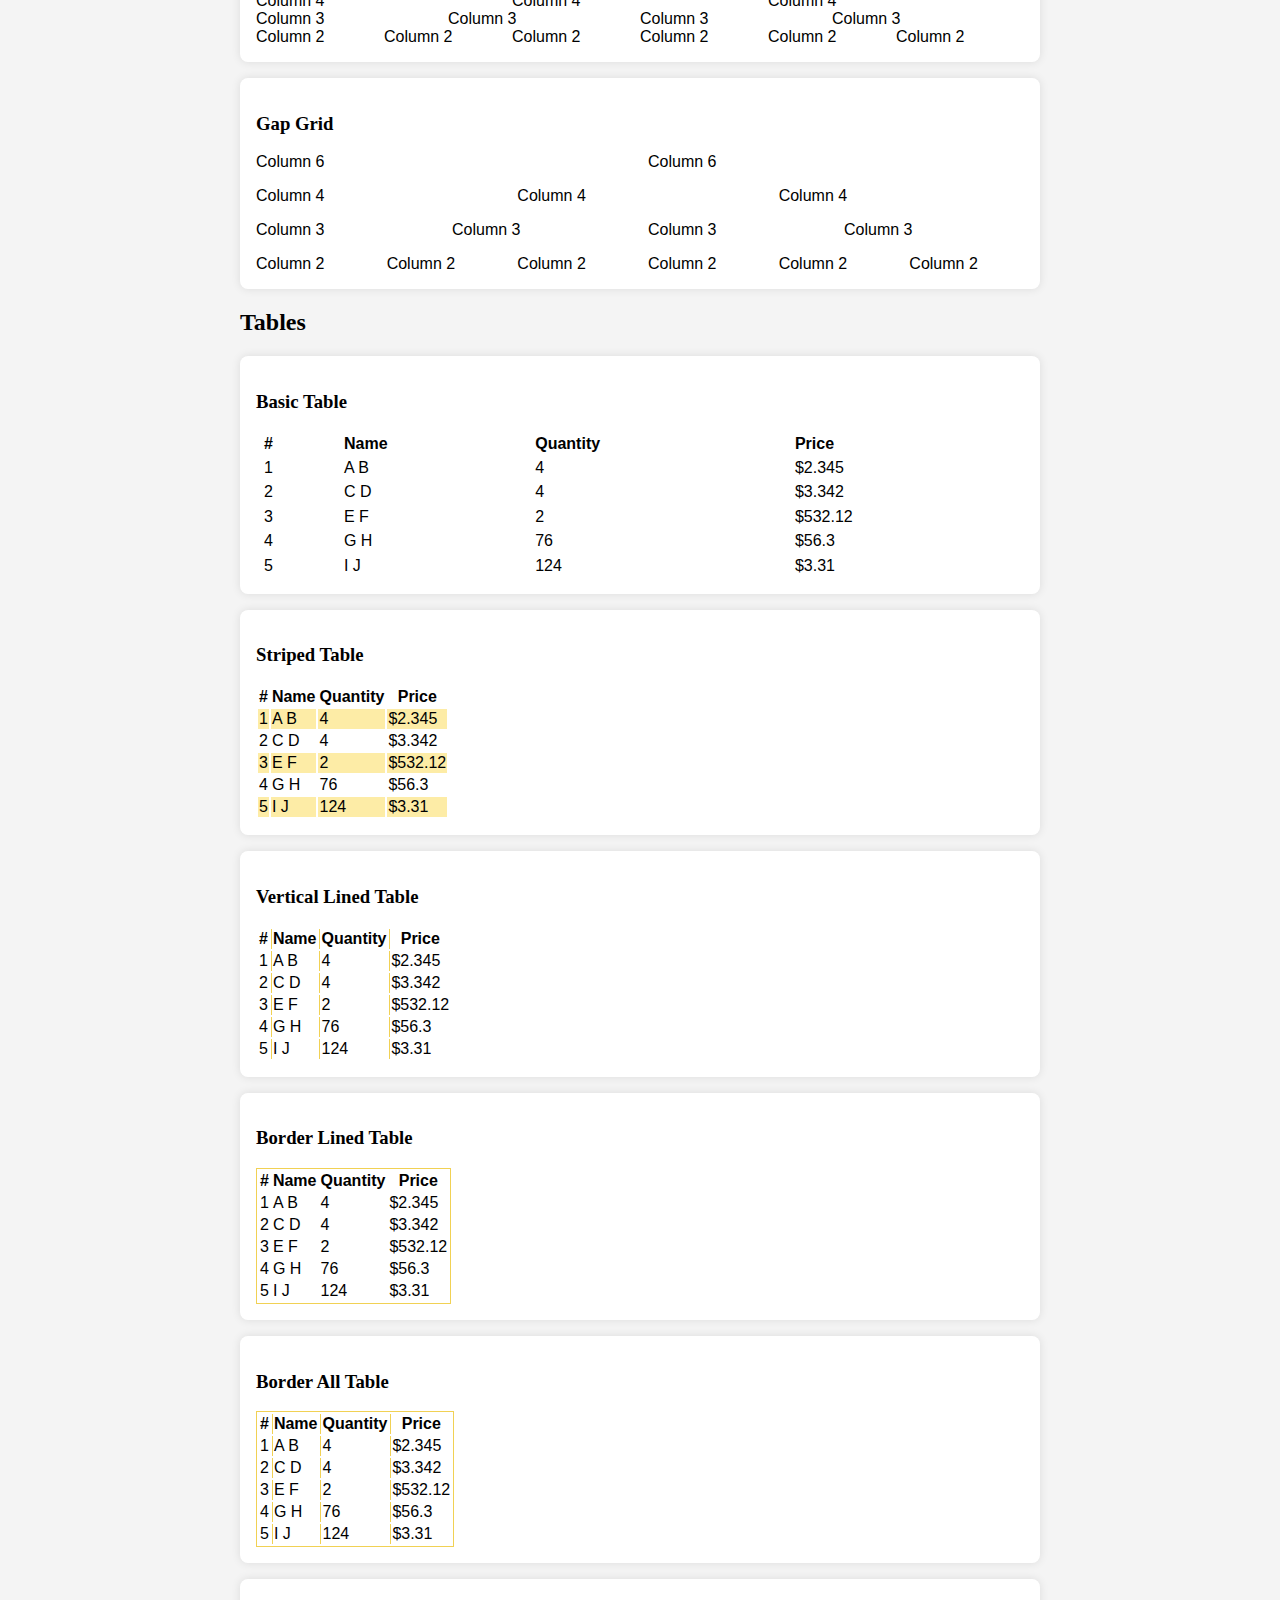
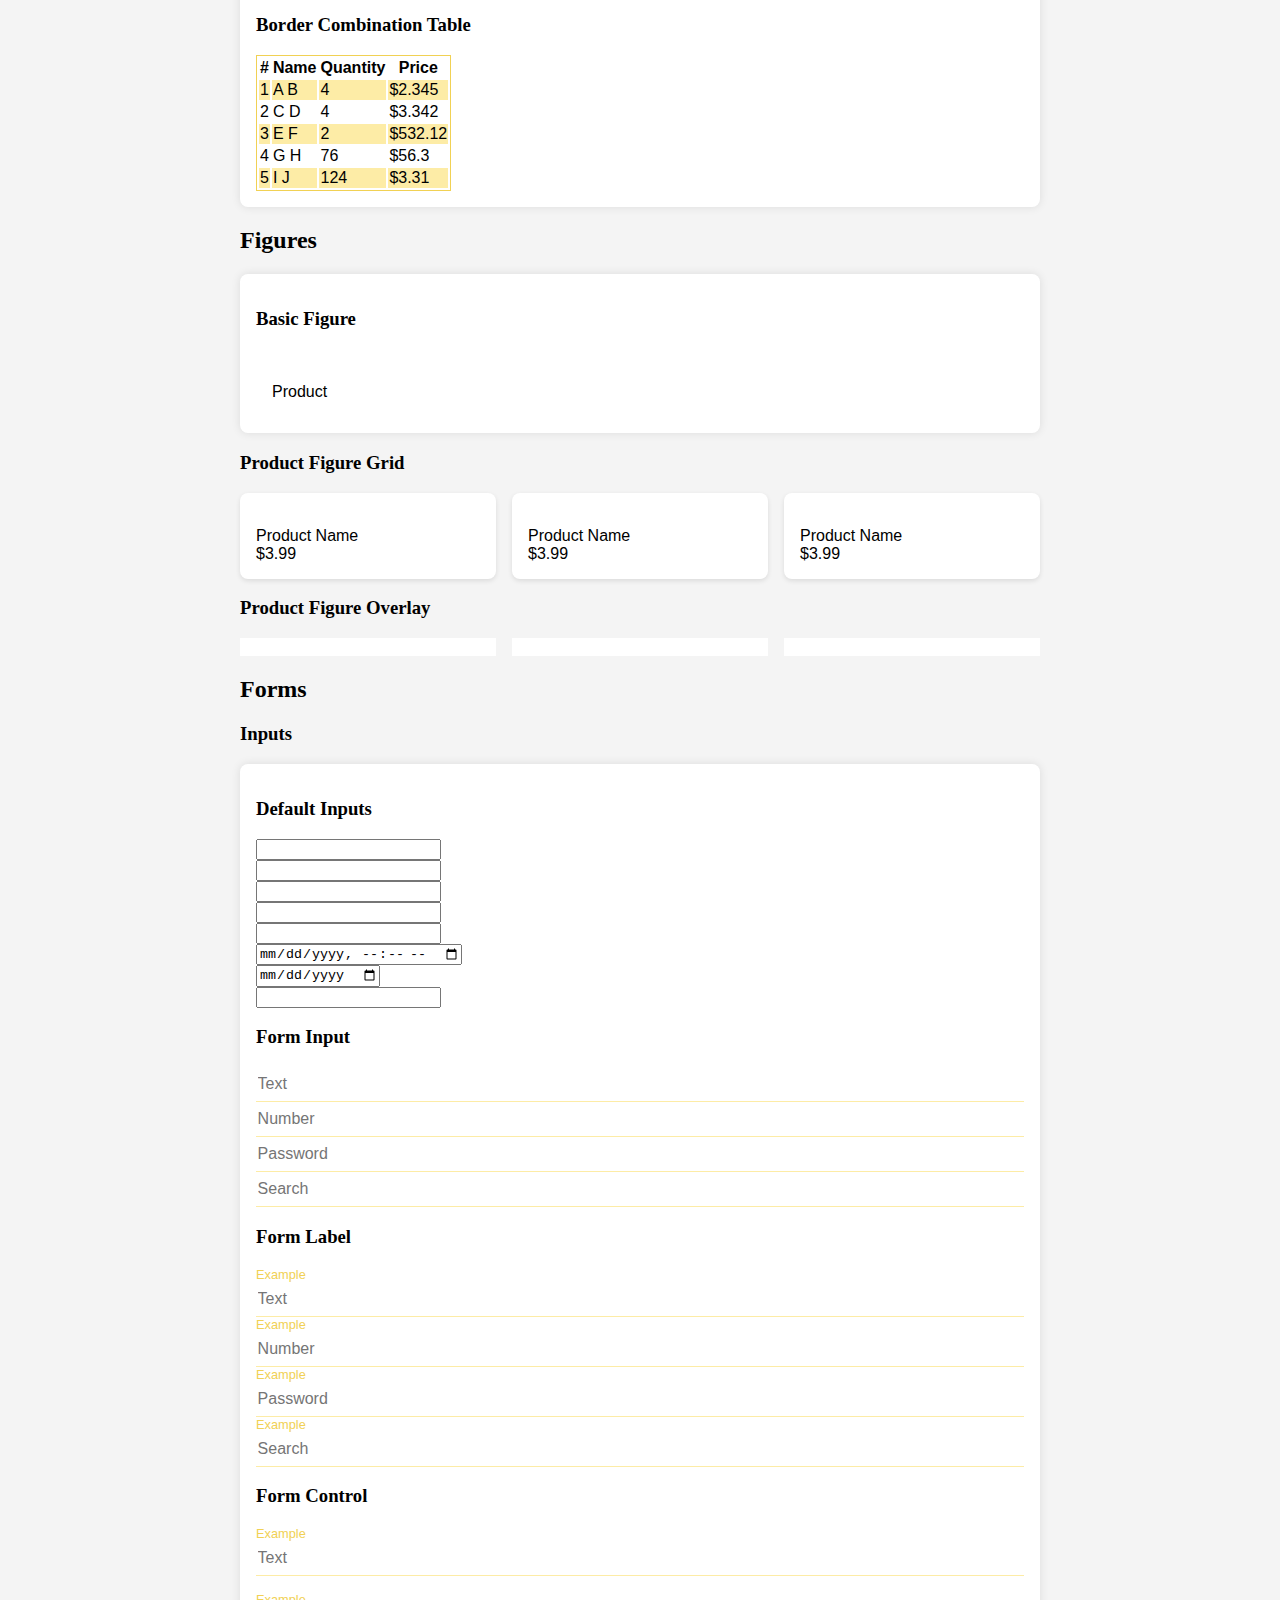
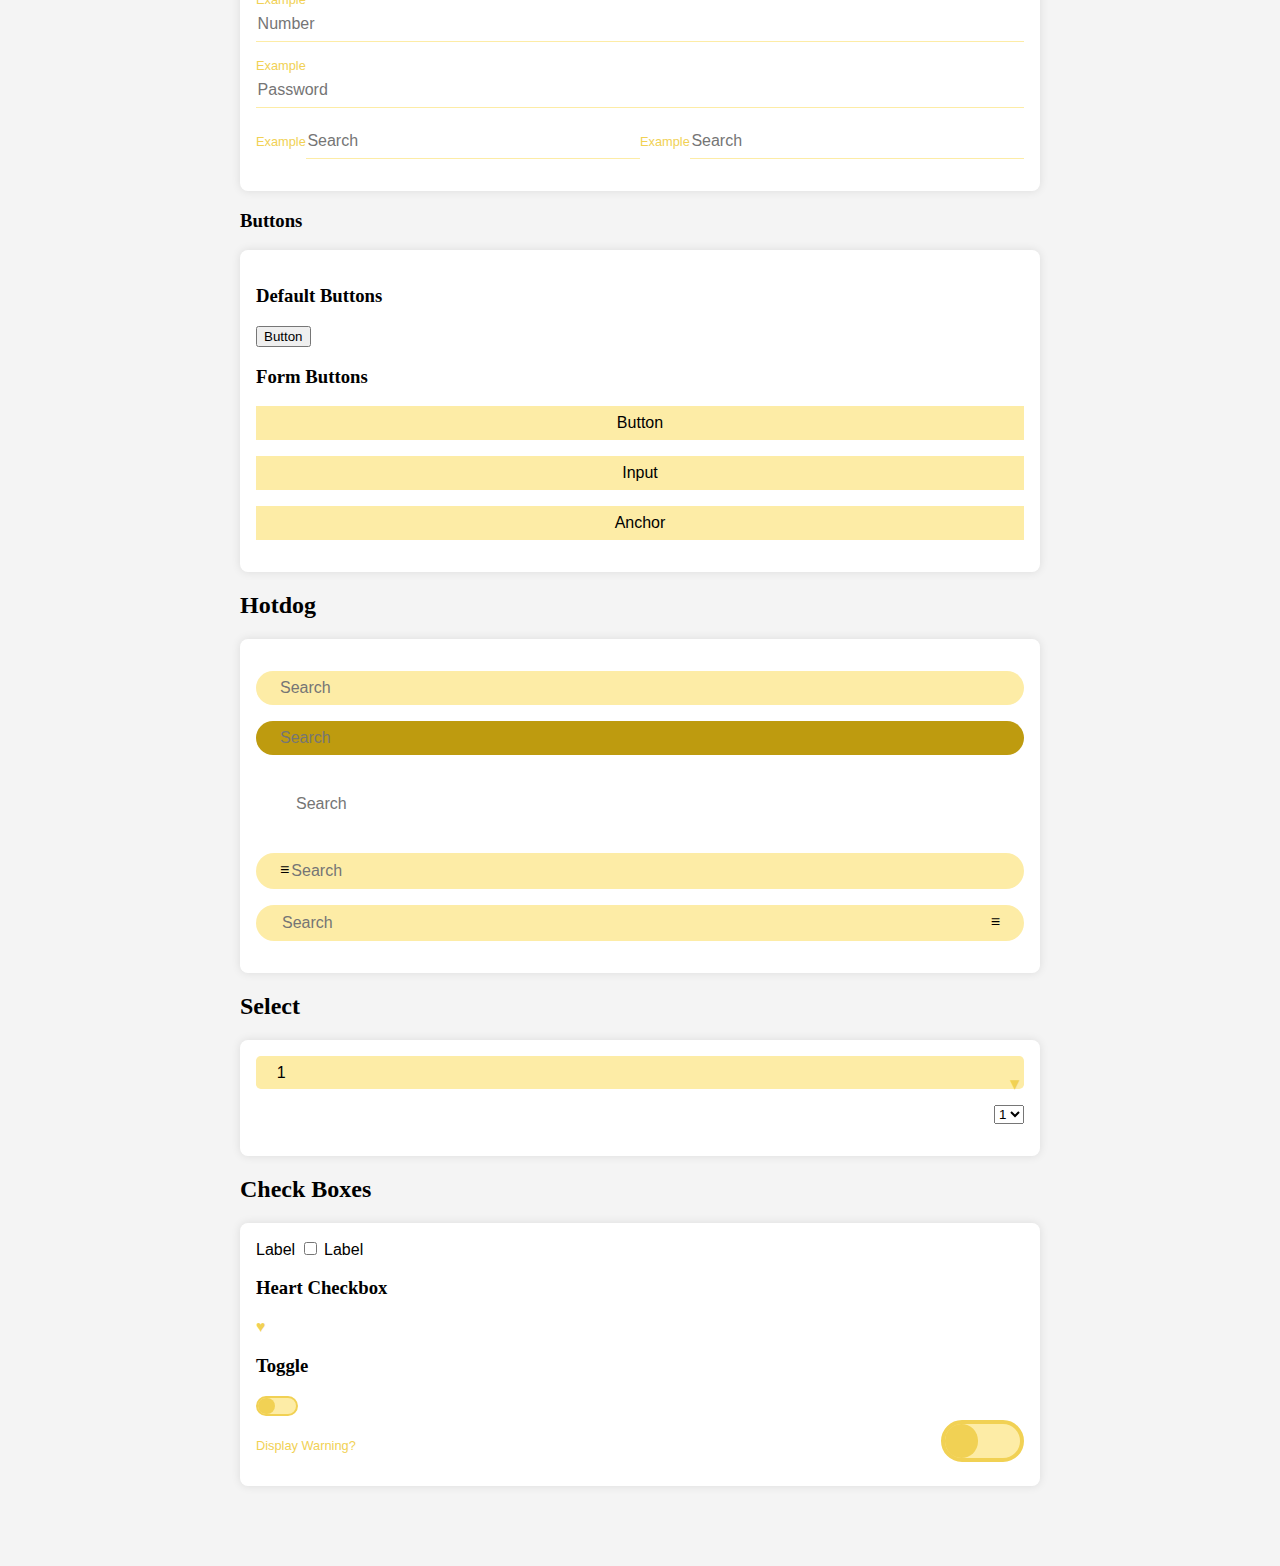
==== commit 2291763c: "module 5" ====
--- a/jhawar.shubhangi/styleguide/index.html
+++ b/jhawar.shubhangi/styleguide/index.html
@@ -5,14 +5,16 @@
 	<meta name="viewport" content="width=device-width">
 	
 	<title>CSS Styleguide</title>
+
+	<link rel="stylesheet" href="https://fonts.googleapis.com/css?family=Times New Roman">
+	<link rel="stylesheet" href="https://fonts.googleapis.com/css?family=Baskerville">
+	<link rel="stylesheet" href="https://fonts.googleapis.com/css?family=Roboto">
+	<link rel="stylesheet" href="https://fonts.googleapis.com/css?family=Helvetica">
 	
 	<link rel="stylesheet" href="../lib/css/styleguide.css">
 	<link rel="stylesheet" href="../lib/css/gridsystem.css">
 	<link rel="stylesheet" href="../css/storetheme.css">
-	<link rel="stylesheet" href="https://fonts.googleapis.com/css?family=Times New Roman">
-	<link rel="stylesheet" href="https://fonts.googleapis.com/css?family=Baskerville">
-	<link rel="stylesheet" href="https://fonts.googleapis.com/css?family=Roboto">
-	<link rel="stylesheet" href="https://fonts.googleapis.com/css?family=Helvetica">
+
 
 	<script src="https://code.jquery.com/jquery-3.2.1.min.js"></script>
 </head>
@@ -52,6 +54,16 @@
 			    <li><a href="#gridsystem"> Grid System </a> </li>
 			    <li><a href="#tables"> Tables </a> </li>
 			    <li><a href="#figures"> Figures </a> </li>
+			    <li><a href="#forms"> Forms </a> </li>
+			    <ul>
+			    	<li><a href="#inputs"> Inputs </a></li>
+			    	<li><a href="#labels"> Labels </a></li>
+			    	<li><a href="#controls"> Controls </a></li>
+			    	<li><a href="#buttons"> Buttons </a></li>
+			    	<li><a href="#hotdog"> Hotdog </a></li>		    	
+			    	<li><a href="#select"> Select </a></li>
+			    	<li><a href="#checkboxes"> Check Boxes </a></li>
+			    </ul>
 			  </ul>
 			</nav>
 		</div>
@@ -378,5 +390,189 @@
 			</div>
 		</div>
 	</div>
+
+	<div class="container" id="forms">
+		<h2>Forms</h2>
+
+		<h3 id="inputs">Inputs</h3>
+
+		<div class="card soft">
+			<h3>Default Inputs</h3>
+			<form>
+				<input type="text"><br>
+				<input type="number"><br>
+				<input type="password"><br>
+				<input type="url"><br>
+				<input type="email"><br>
+				<input type="datetime-local"><br>
+				<input type="date"><br>
+				<input type="search"><br>
+			</form>
+
+			<h3>Form Input</h3>
+			<form>
+				<input type="text" placeholder="Text" class="form-input">
+				<input type="number" placeholder="Number" class="form-input">
+				<input type="password" placeholder="Password" class="form-input"> 
+				<input type="search" placeholder="Search" class="form-input">
+			</form>
+
+			<h3 id="labels">Form Label</h3>
+			<form>
+				<label class="form-label">Example</label>
+				<input type="text" placeholder="Text" class="form-input">
+				<label class="form-label">Example</label>
+				<input type="number" placeholder="Number" class="form-input">
+				<label class="form-label">Example</label>
+				<input type="password" placeholder="Password" class="form-input">
+				<label class="form-label">Example</label> 
+				<input type="search" placeholder="Search" class="form-input"> 
+			</form>
+
+			<h3 id="controls">Form Control</h3>
+			<form>
+				<div class="form-control">
+				   <label class="form-label">Example</label>
+				   <input type="text" placeholder="Text" class="form-input">
+			    </div>
+			    <div class="form-control">
+				   <label class="form-label">Example</label>
+				   <input type="number" placeholder="Number" class="form-input">
+			    </div>
+			    <div class="form-control">
+				   <label class="form-label">Example</label>
+				   <input type="password" placeholder="Password" class="form-input">
+				</div>
+				<div class="form-control display-flex flex-align-center">
+					<div class="flex-none">
+				       <label class="form-label">Example</label>
+				    </div>
+				    <div class="flex-stretch">
+                       <input type="search" placeholder="Search" class="form-input">
+                   </div>
+                   <div class="flex-none">
+				       <label class="form-label">Example</label>
+				   </div>
+				   <div class="flex-stretch"> 
+				       <input type="search" placeholder="Search" class="form-input">
+				   </div>
+				</div>
+			</form>
+		</div>
+            
+        <h3 id="buttons">Buttons</h3>
+
+		<div class="card soft">
+			<h3>Default Buttons</h3>
+			
+			<button>Button</button>
+
+		    <h3>Form Buttons</h3>
+
+		    <div class="form-control">
+		        <button type="button" class="form-button">Button</button>
+		    </div>
+
+		    <div class="form-control">
+		        <input type="button" class="form-button" value="Input">
+		    </div>
+
+		    <div class="form-control">
+		       <a href="#" class="form-button">Anchor</a>
+		    </div>
+		</div>
+		
+		<h2 id="hotdog">Hotdog</h2>
+
+		<div class="card soft">
+			<div class="form-control">
+				<form>
+					<input type="search" class="hotdog" placeholder="Search"> 
+				</form>
+			</div>
+
+			<div class="form-control">
+				<form>
+					<input type="search" class="hotdog dark" placeholder="Search"> 
+				</form>
+			</div>
+
+			<div class="form-control">
+				<form class= "card dark">
+					<input type="search" class="hotdog light" placeholder="Search"> 
+				</form>
+			</div>
+
+			<div class="form-control">
+				<form class="hotdog">
+					<span>&equiv;</span>
+					<input type="search" placeholder="Search">
+				</form>
+			</div>
+
+			<div class="form-control">
+				<form class="hotdog">
+					<input type="search" placeholder="Search">
+					<span>&equiv;</span>
+				</form>
+			</div>
+		</div>
+
+		<h2 id="select">Select</h2>
+
+		<div class="card soft">
+			<div class="form-select">
+			   <select>
+				   <option>1</option>
+				   <option>2</option>
+				   <option>3</option>
+				   <option>4</option>
+			    </select>
+		    </div>
+
+		    <div class="form-control display-flex">
+		    	<div class="flex-stretch"></div>
+		    	<div class="flex-none">
+		    		<select>
+				    	<option>1</option>
+				   		<option>2</option>
+				   		<option>3</option>
+				   		<option>4</option>
+			    	</select>
+		    	</div>
+		    </div>
+		</div>
+
+		<h2 id="checkboxes">Check Boxes</h2>
+
+		<div class="card soft">
+			<label> Label <input type="checkbox" id="input-1"></label>
+			<label for="input-1"> Label </label>
+
+			<h3>Heart Checkbox</h3>
+			<div class="favorite">
+				<input type="checkbox" id="heart-example" class="hidden">
+				<label for="heart-example">&hearts;</label>
+			</div>
+
+			<h3>Toggle</h3>
+			<div class="toggle">
+				<input type="checkbox" id="toggle-1" class="hidden">
+				<label for="toggle-1"></label>
+			</div>
+			<div class="display-flex flex-align-center">
+				<div class="flex-stretch">
+				    <label for="toggle-2" class="form-label">Display Warning?</label>
+			    </div>
+				
+                <div class="flex-none">
+					<div class="toggle" style="font-size: 2em">
+				       <input type="checkbox" id="toggle-2" class="hidden">
+				       <label for="toggle-2"></label>
+			        </div>
+		        </div>
+			</div>
+		</div>
+	</div>
 </body>
 </html>--- a/jhawar.shubhangi/lib/css/styleguide.css
+++ b/jhawar.shubhangi/lib/css/styleguide.css
@@ -59,6 +59,10 @@
 	vertical-align: text-bottom;
 }
 
+.hidden {
+	display: none;
+}
+
 /* COMPONENT BAR */
 .nav ul {
 	list-style-type: none;
@@ -236,6 +240,119 @@
 	padding: 1em;
 }
 
+/* FORMS */
+.form-control {
+	margin: 1em 0;
+}
+
+.form-select>select,
+.hotdog input,
+.hotdog,
+.form-button,
+.form-input,
+.form-item {
+	display: inline-block;
+	background-color: transparent;
+	border-width: 0;
+	font: inherit;
+	-webkit-appearance: none;
+	color: inherit;
+	width: 100%;
+	outline: 0;
+}
+
+.form-input {
+	border-bottom: 1px solid var(--color-neutral-light);
+	padding: 0.5em 0.1em;
+}
+
+.form-input:focus {
+	border-bottom-color: var(--color-neutral-light);
+}
+
+.form-label {
+	font-size: 0.8em;
+	color: var(--color-neutral-medium);
+	display: block;
+	width: 100%;
+}
+
+.form-button {
+	display: inline-block;
+	background-color: var(--color-neutral-light);
+	cursor: pointer;
+	text-align: center;
+	padding: 0.5em 0.1em;
+}
+.form-button:hover {
+	text-decoration: none;
+}
+.form-button:active {
+	background-color: var(--color-neutral-medium);
+}
+
+.hotdog {
+	background-color: var(--color-neutral-light);
+	border-radius: 2em;
+	padding: 0.5em 1.5em;
+	display: flex;
+}
+.hotdog.dark {
+	background-color: var(--color-neutral-dark);
+	color: var(--color-neutral-light);
+}
+.hotdog.light {
+	background-color: var(--color-white);
+	color: var(--color-black);
+}
+
+.form-select>select {
+	padding: 0.5em 1.3em;
+	background-color: var(--color-neutral-light);
+	border-radius: 0.3em;
+	cursor: pointer;
+}
+.form-select {
+	position: relative;
+}
+.form-select::after {
+	content: '▾';
+	font-family: arial,sans-serif;
+	font-size: 1.2em;
+	position: absolute;
+	top: 50%;
+	right: 0.2em;
+	transition: translateY(-50%);
+	pointer-events: none;
+	color: var(--color-neutral-medium);
+}
+
+/* Toggle */
+.toggle label {
+	font-size: 1.3em;
+	display: inline-block;
+	width: 2em;
+	height: 1em;
+	border: 0.1em solid var(--color-neutral-medium);
+	background-color: var(--color-neutral-light);
+	border-radius: 1em;
+	position: relative;
+}
+.toggle label::after {
+	content: '';
+	display: inline-block;
+	width: 0.8em;
+	height: 0.8em;
+	border-radius: 1em;
+	position: absolute;
+	background-color: var(--color-neutral-medium);
+	transition: all 0.3s;
+}
+.toggle input:checked + label::after {
+	transform: translateX(1em);
+}
+
+/* Example */
 #h1 {
 	font-family: Georgia ;
 }
--- a/jhawar.shubhangi/css/storetheme.css
+++ b/jhawar.shubhangi/css/storetheme.css
@@ -8,6 +8,19 @@
 
 body {
 	background-color: var(--color-offwhite);
+	padding-bottom: 4em;
+}
+
+.favorite label {
+   transition: all 0.3s;
+   display: inline-block;
+   transform: scale(1,1);
+   color: var(--color-neutral-medium);
+ }
+
+.favorite input:checked + label {
+   color: red;
+   transform: scale(1.5,1.5);
 }
 
 #quote {
@@ -29,8 +42,7 @@
 	}
 	.navbar h1 {
 		padding-left: 1em;
-	} 
-		
+	}
 }
 	
 @media (max-width: 400px) {
@@ -77,8 +89,7 @@
 }
 .product-overlay:hover .caption-body {
 		transform:translateY(0);
-}
-
+}x
 .product-overlay img {
 	transform:scale(1,1);
 	transition: all 0.3s;
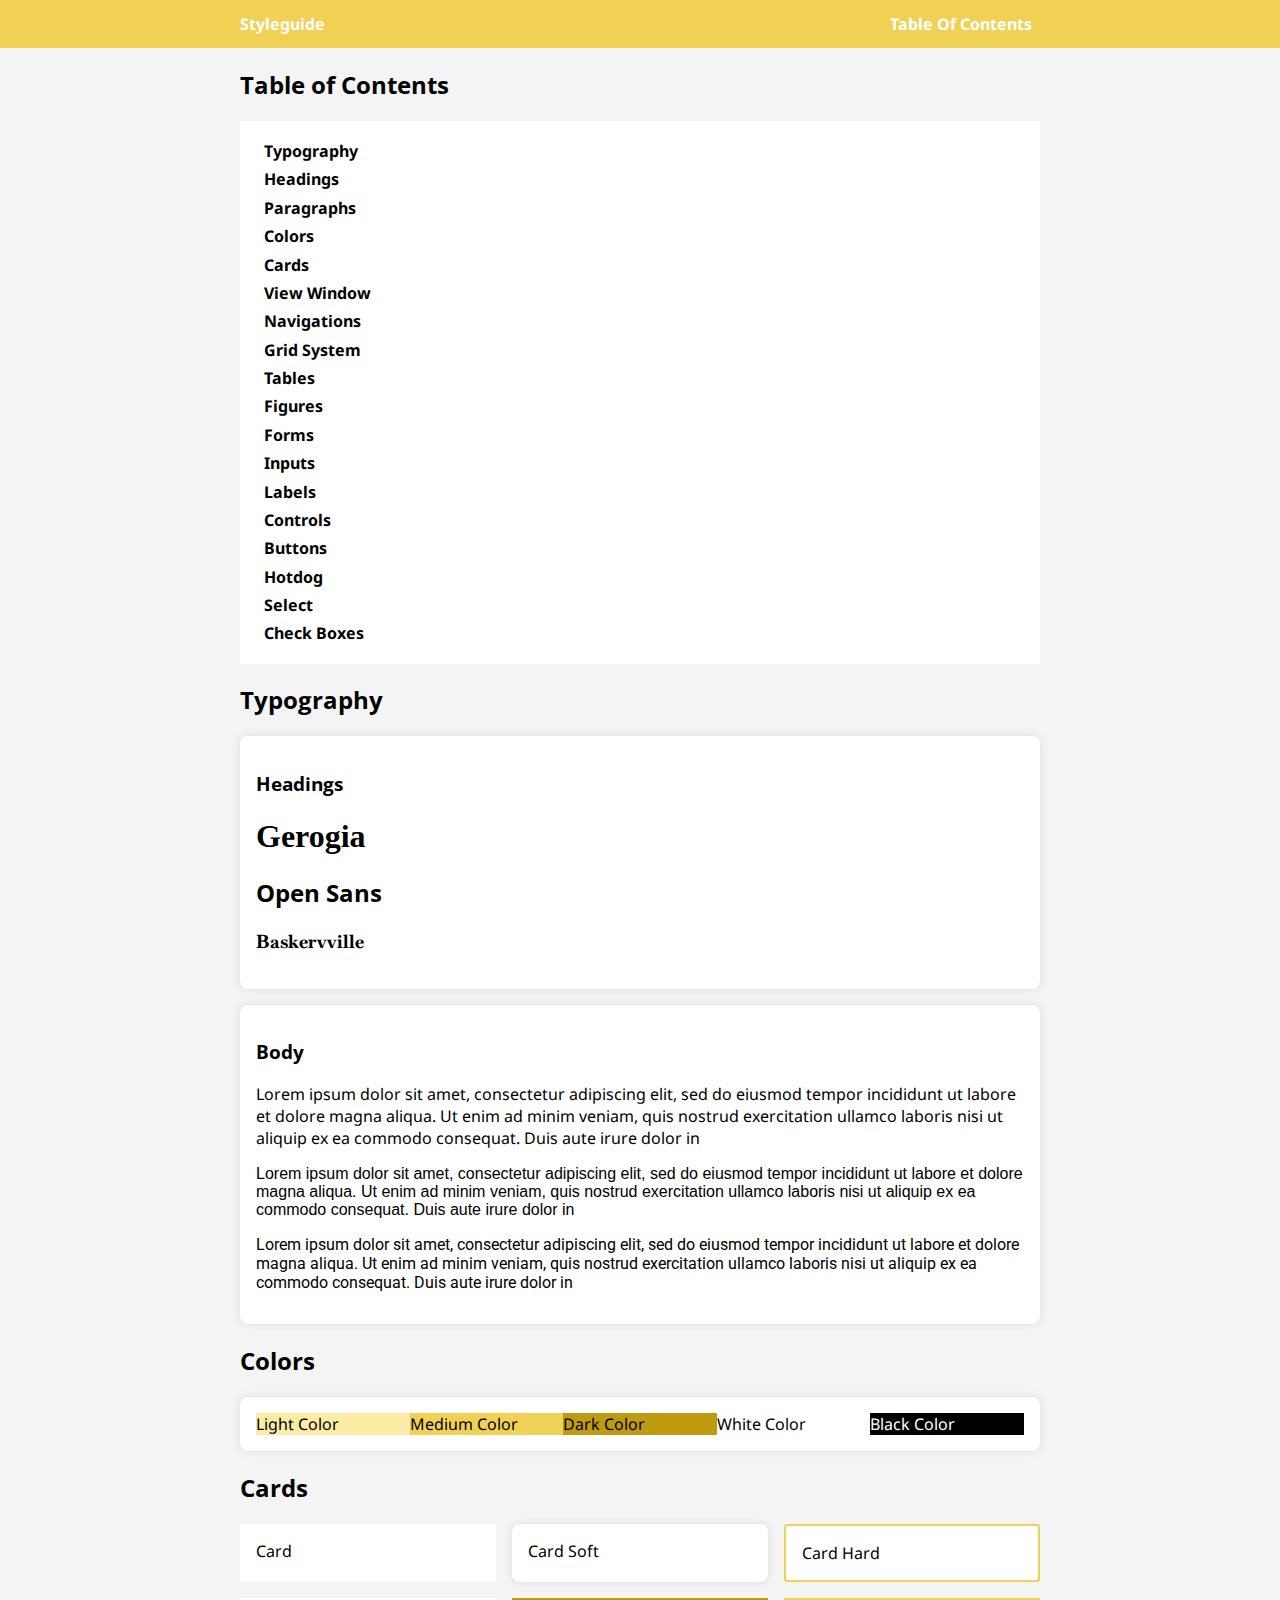
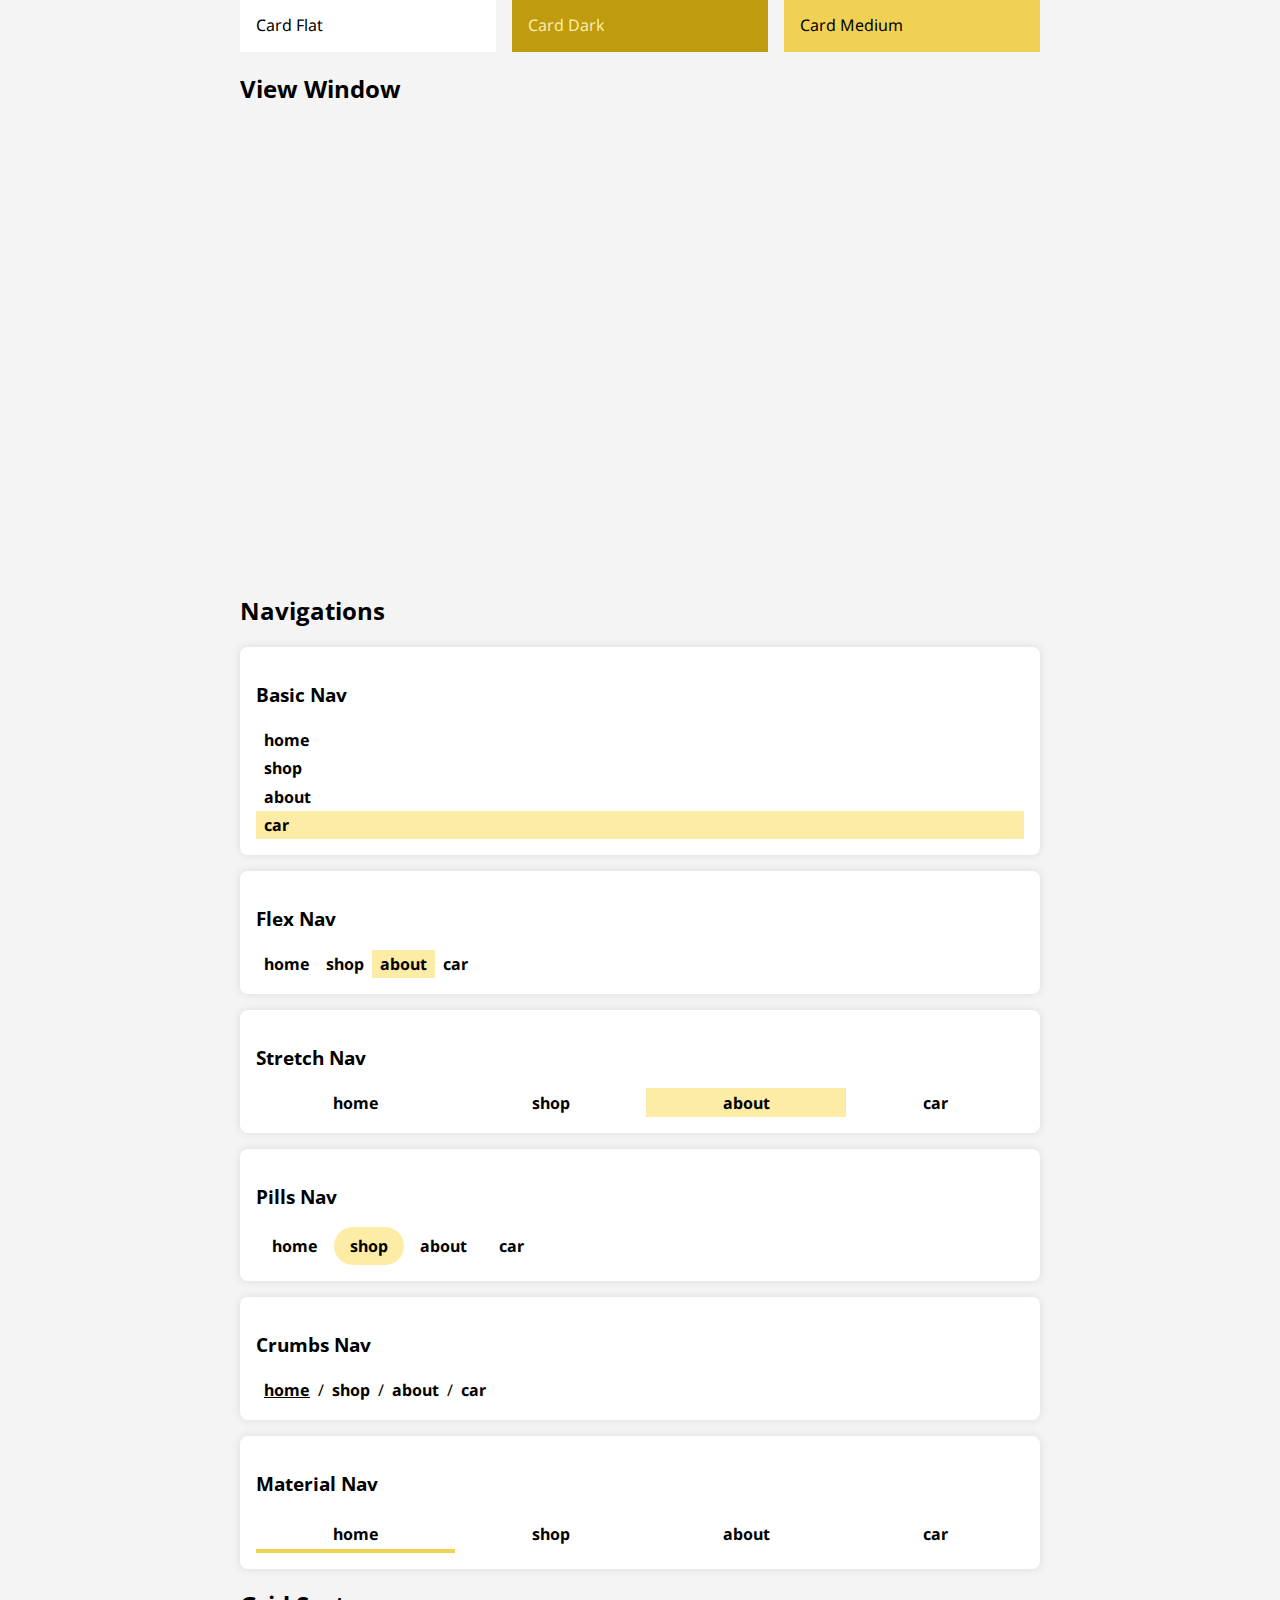
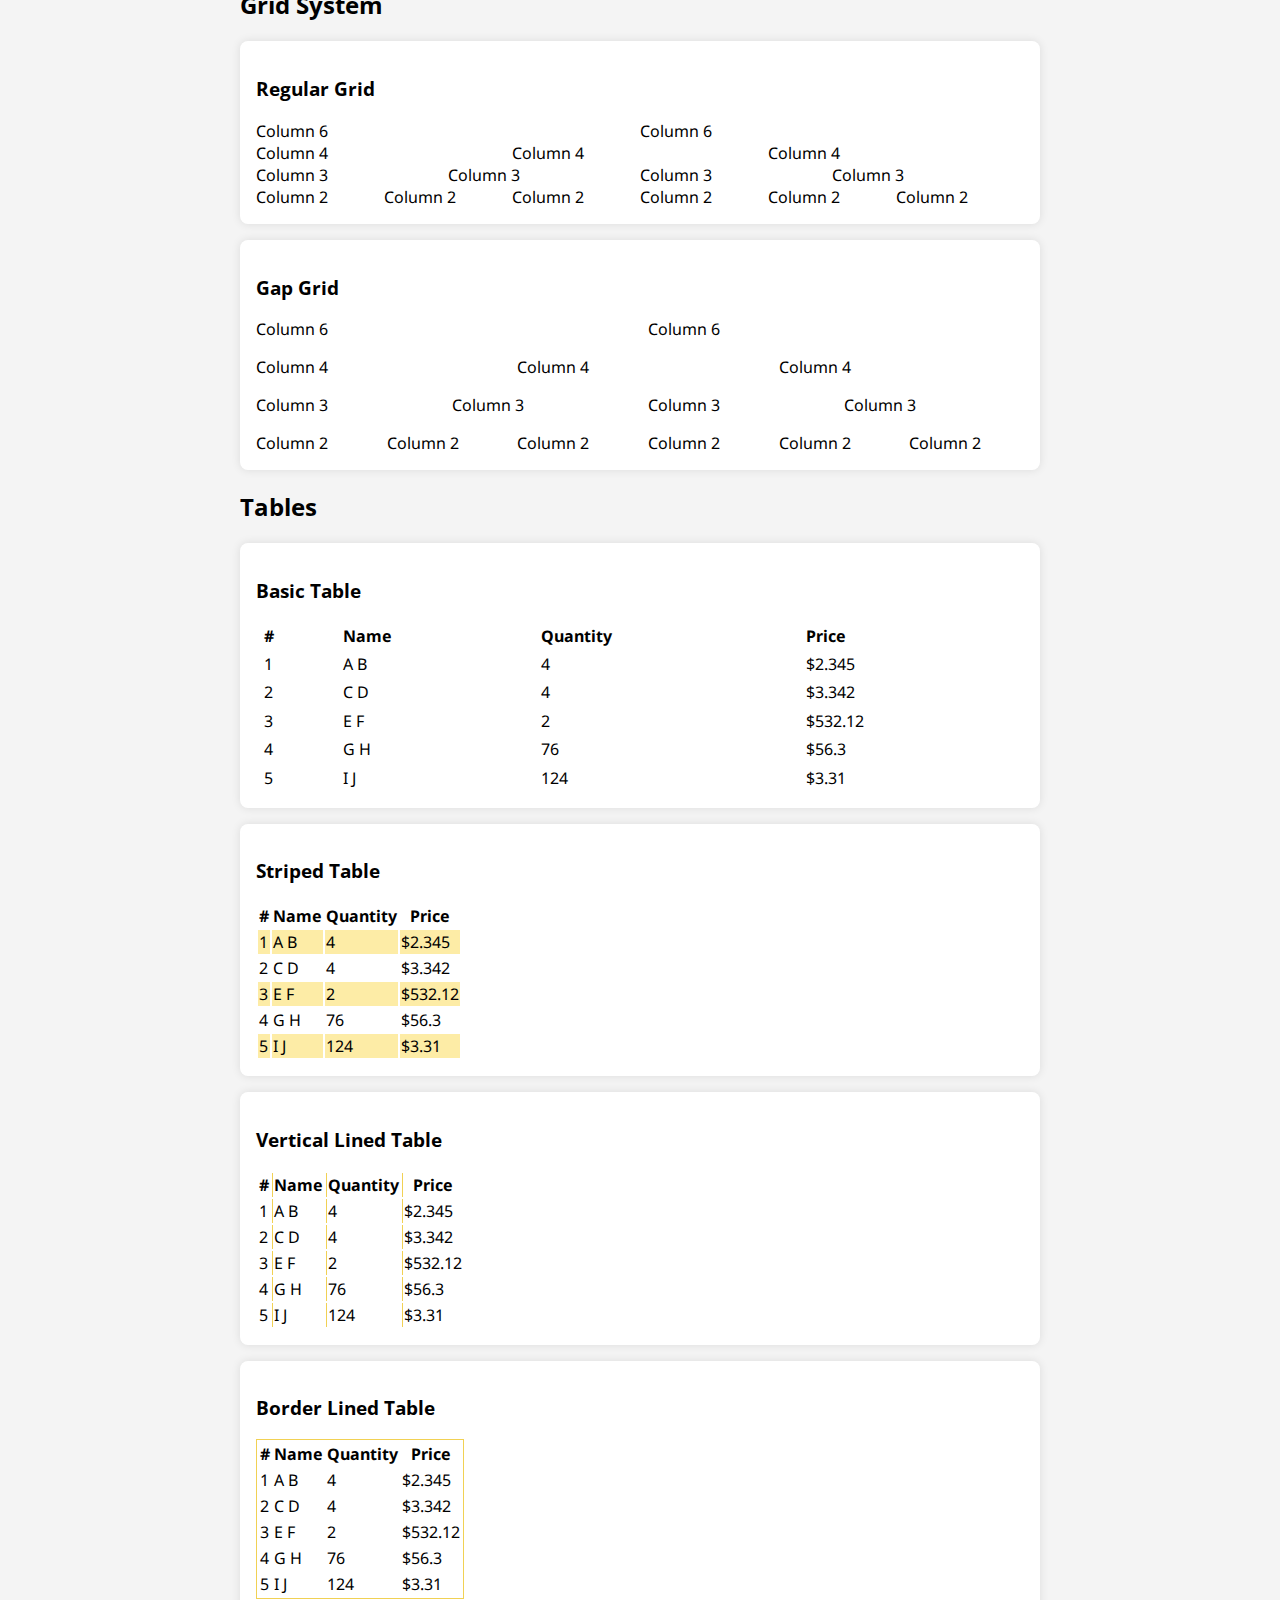
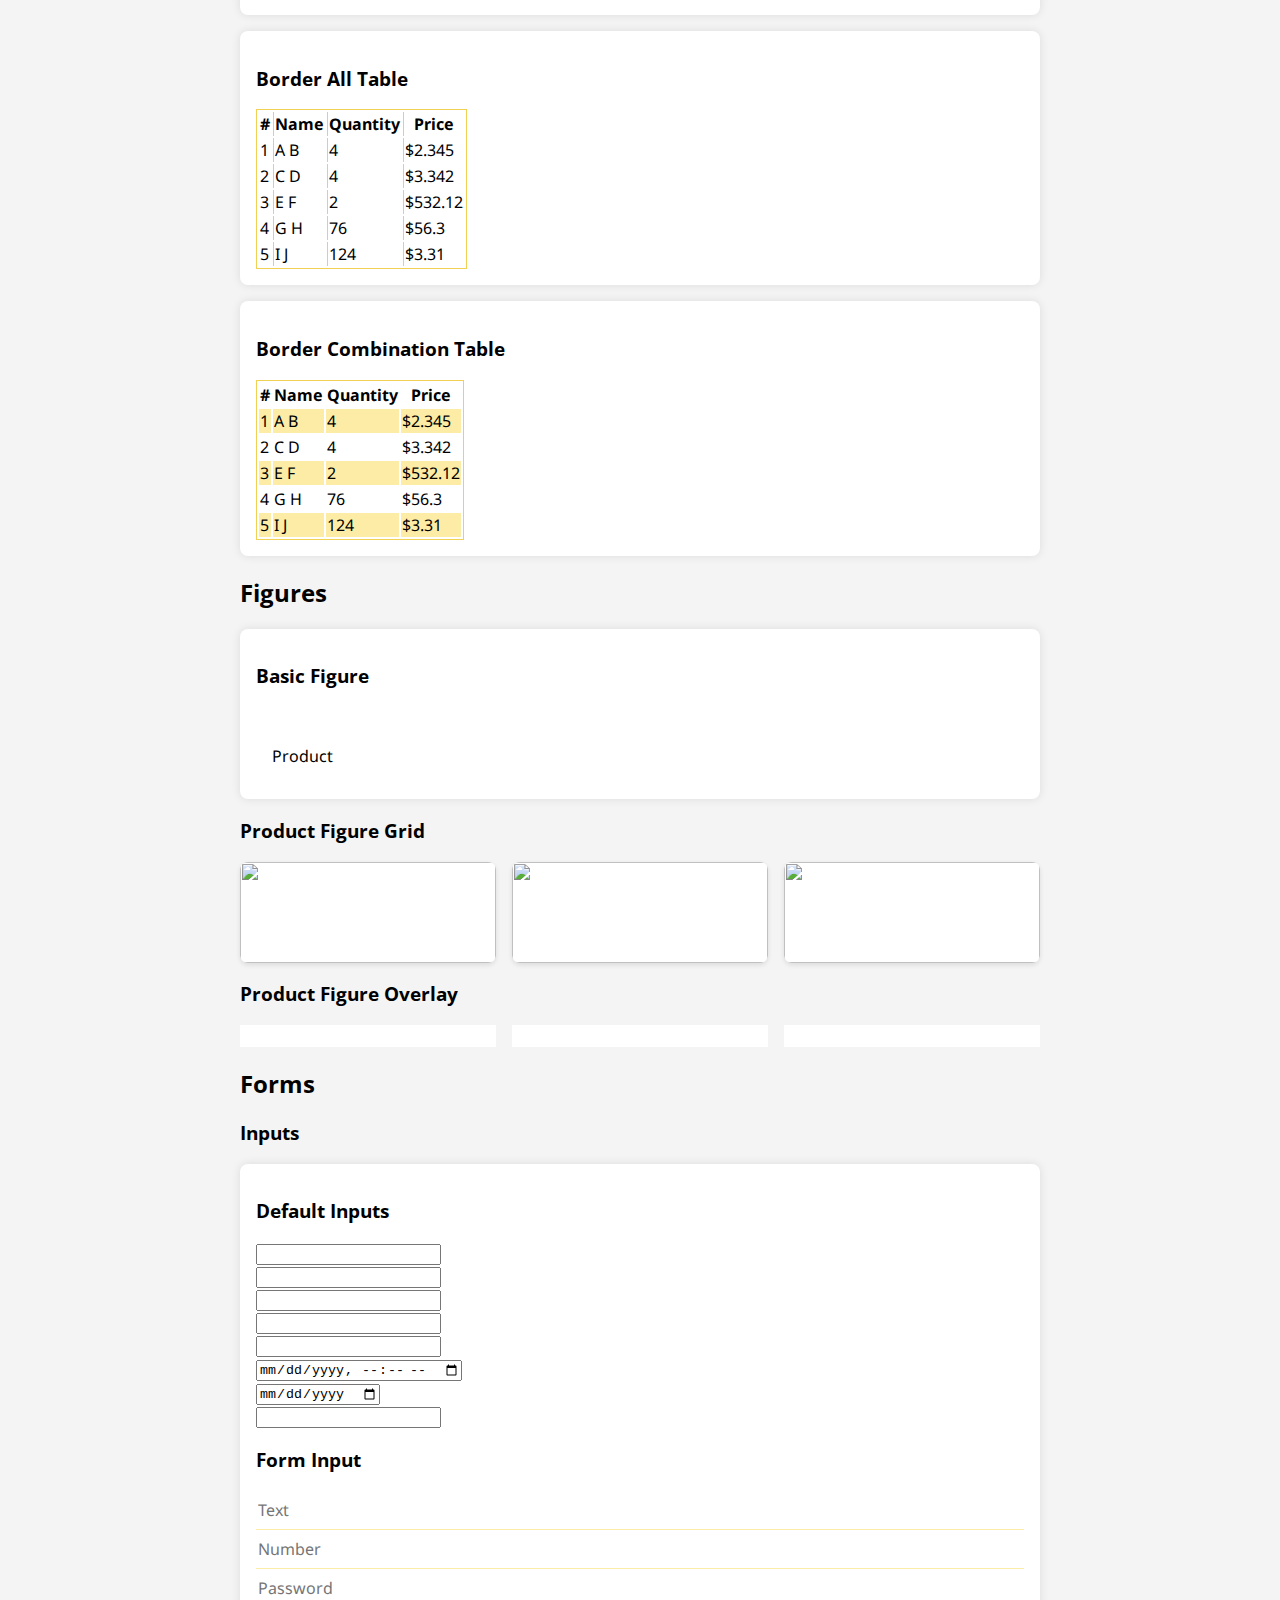
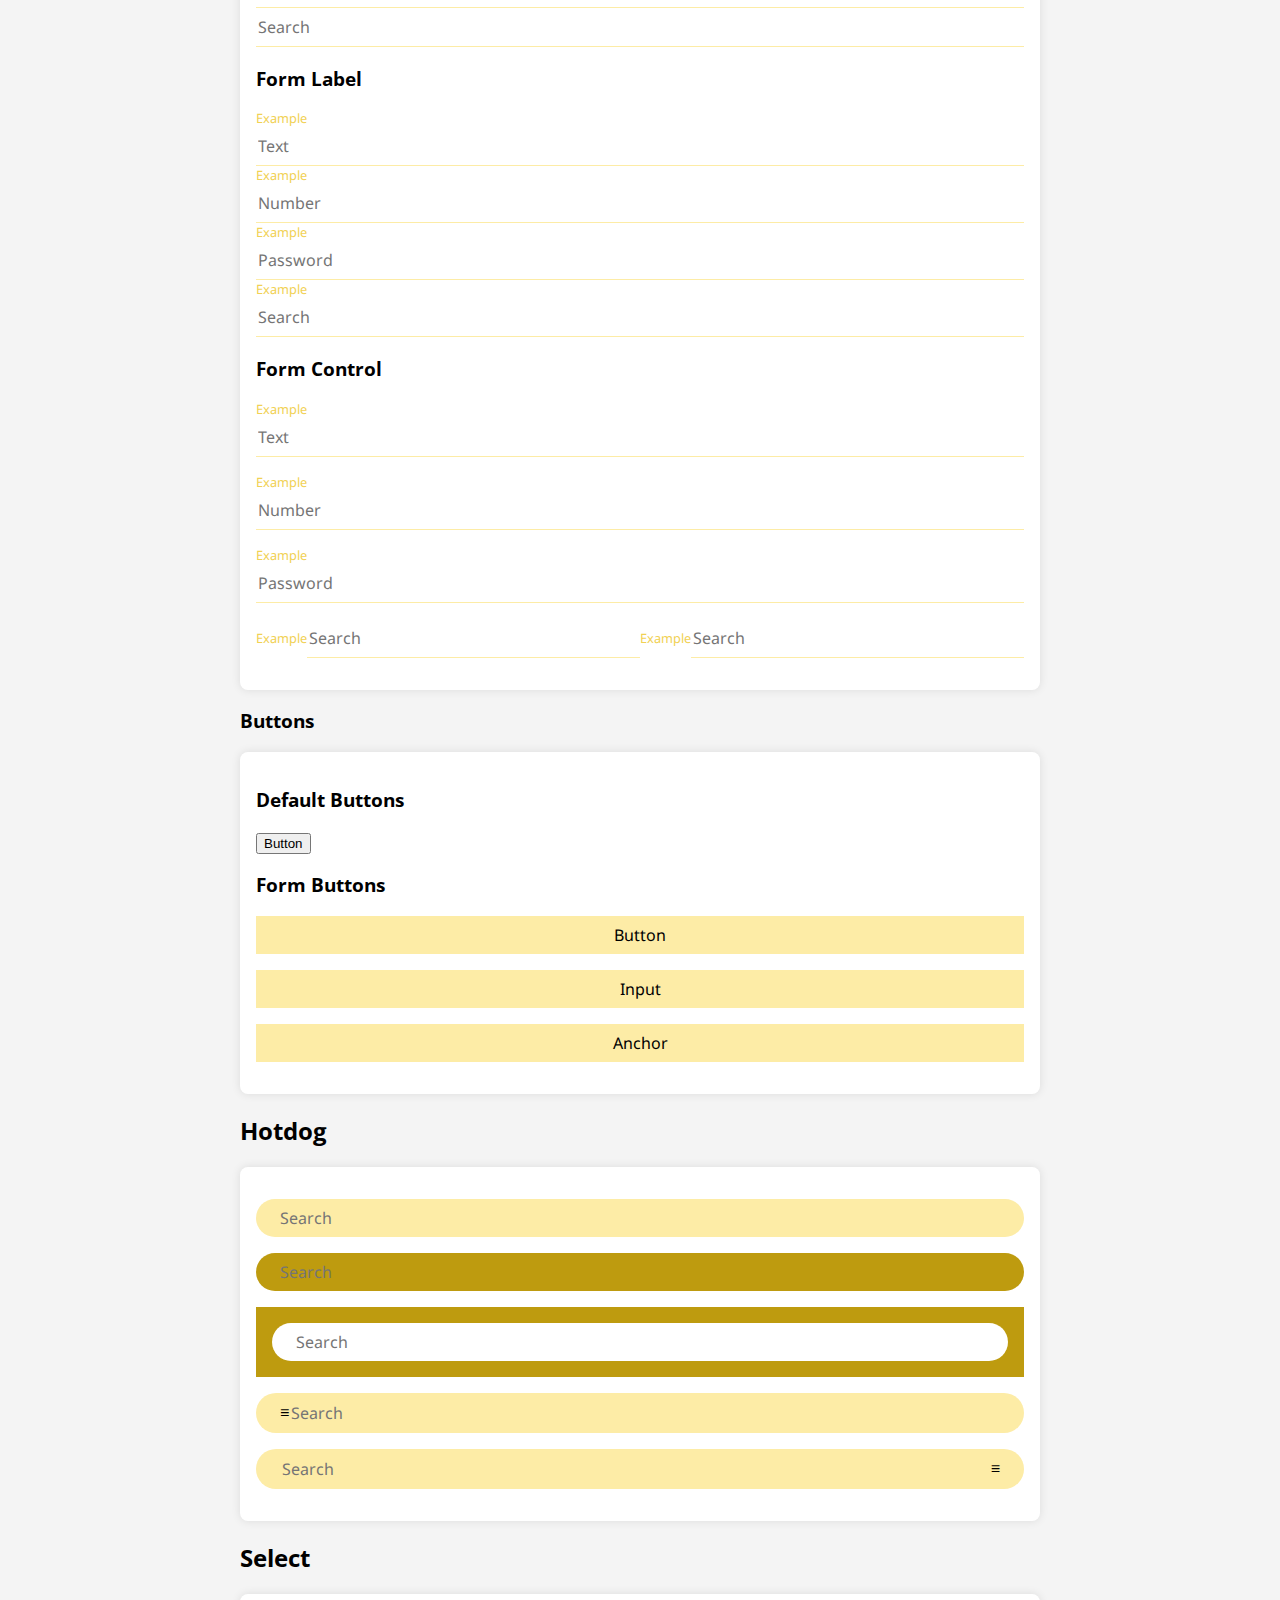
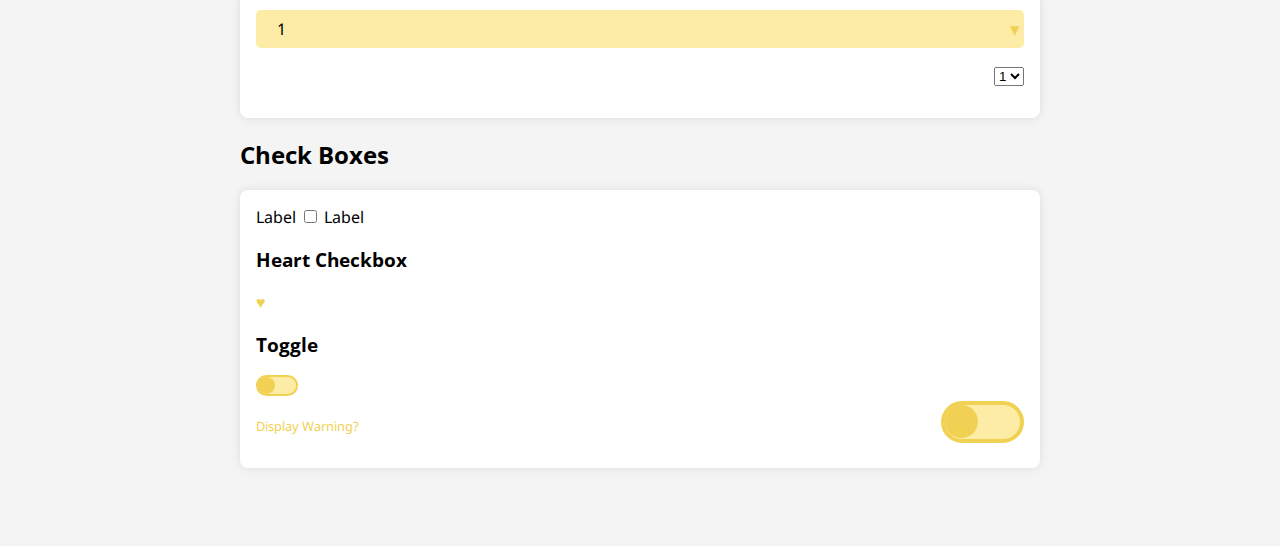
==== commit 0c320ca7: "module 15" ====
--- a/jhawar.shubhangi/styleguide/index.html
+++ b/jhawar.shubhangi/styleguide/index.html
@@ -6,10 +6,10 @@
 	
 	<title>CSS Styleguide</title>
 
-	<link rel="stylesheet" href="https://fonts.googleapis.com/css?family=Times New Roman">
-	<link rel="stylesheet" href="https://fonts.googleapis.com/css?family=Baskerville">
+	<link rel="stylesheet" href="https://fonts.googleapis.com/css?family=Open Sans">
+	<link rel="stylesheet" href="https://fonts.googleapis.com/css?family=Baskervville">
 	<link rel="stylesheet" href="https://fonts.googleapis.com/css?family=Roboto">
-	<link rel="stylesheet" href="https://fonts.googleapis.com/css?family=Helvetica">
+	<link rel="stylesheet" href="https://fonts.googleapis.com/css?family=Noto Sans">
 	
 	<link rel="stylesheet" href="../lib/css/styleguide.css">
 	<link rel="stylesheet" href="../lib/css/gridsystem.css">
@@ -75,8 +75,8 @@
 	    <div class="card soft" id="headings">
 			<h3>Headings</h3>
             <h1 id="h1">Gerogia</h1>
-			<h2 id="h2">Times New Roman</h2>
-			<h3 id="h3">Baskerville</h3>
+			<h2 id="h2">Open Sans</h2>
+			<h3 id="h3">Baskervville</h3>
 		</div>
 
 		<div class="card soft" id="paragraphs">
--- a/jhawar.shubhangi/lib/css/styleguide.css
+++ b/jhawar.shubhangi/lib/css/styleguide.css
@@ -13,8 +13,8 @@
 	--header-height:3rem;
 	--spacing:1rem;
 	
-	--font-serif: Georgia, "Times New Roman", serif;
-	--font-sans: Helvetica, Arial, sans-serif;
+	--font-serif: Georgia, "Open Sans", serif;
+	--font-sans: Noto Sans, Arial, sans-serif;
 }
 
 body {
@@ -47,10 +47,15 @@
 .display-inline-flex { display:inline-flex; }
 .display-block { display:block; }
 .display-inline-block { display:inline-block; }
+
 .flex-stretch { flex:1 1 auto; }
 .flex-none { flex:none; }
+
 .flex-align-center { align-items: center; }
 .flex-justify-center { justify-content: center; }
+
+.flex-column { flex-direction: column; }
+.flex-wrap { flex-wrap; }
 
 
 /* Small Classes */
@@ -140,6 +145,7 @@
 	background-color: var(--color-neutral-medium);
 	transition: all 0.3s;
 }
+
 .nav-material .active a::after {
 	height: 4px;
 }
@@ -148,6 +154,7 @@
 	background-color: var(--color-neutral-medium);
 	color: var(--color-white);
 	line-height: var(--header-height);
+	margin-bottom: 1em;
 }
 .navbar h1 {
 	font-size: 1em;
@@ -158,8 +165,11 @@
 	padding: 0 0.5em;
 }
 
+.flush>.navbar {
+	margin-bottom:0;
+}
+
 /* CARD */
-
 .card {
 	background-color: var(--color-white);
 	margin-top: 1em;
@@ -177,14 +187,27 @@
 	border: 2px solid var(--color-neutral-medium);
 }
 .card.dark {
-	background-color:var(--color-netural-dark);
-	color:var(--color-neutral-light);
+	background-color: var(--color-neutral-dark);
+	color: var(--color-neutral-light);
 }
 .card.medium {
-	background-color: var(--color-netural-medium);
+	background-color: var(--color-neutral-medium);
 }
 .card.flat {
 	paddidng: 0;
+}
+
+[class*='col-']>.card {
+	height: 100%;
+	margin: 0;
+}
+
+.card-section~.card-section {
+	border-top: 1px solid var(--color-neutral-light);
+}
+
+.card-section {
+	padding :1em;
 }
 
 .view-window {
@@ -284,6 +307,9 @@
 	text-align: center;
 	padding: 0.5em 0.1em;
 }
+.form-button.inline {
+	width: initial;
+}
 .form-button:hover {
 	text-decoration: none;
 }
@@ -322,7 +348,7 @@
 	position: absolute;
 	top: 50%;
 	right: 0.2em;
-	transition: translateY(-50%);
+	transform: translateY(-50%);
 	pointer-events: none;
 	color: var(--color-neutral-medium);
 }
@@ -357,13 +383,13 @@
 	font-family: Georgia ;
 }
 #h2 {
-	font-family:Times New Roman;
+	font-family:Open Sans;
 }
 #h3 {
-	font-family:Baskerville ;
+	font-family:Baskervville ;
 }
 #p1 {
-	font-family: Helvetica ;
+	font-family: Noto Sans ;
 }
 #p2 {
 	font-family: Arial;
--- a/jhawar.shubhangi/css/storetheme.css
+++ b/jhawar.shubhangi/css/storetheme.css
@@ -44,13 +44,31 @@
 		padding-left: 1em;
 	}
 }
-	
+
+.menu-button label {display: none;}	
 @media (max-width: 400px) {
 	.navbar .display-flex {
+		flex-wrap: wrap;
+	}
+	.navbar .nav {
+		width: 100%;
+		display: none;
+	}
+
+	.navbar .nav-flex ul {
 		display: block;
 	}
 	.navbar .nav li {
 		line-height: 2em;
+	}
+
+	.menu-button label {
+		display: block;
+		padding: 0.1em;
+	}
+
+	#menu:checked+.navbar .nav {
+		display: block;
 	}
 }
 
@@ -58,7 +76,25 @@
 	border-radius: 0.5em;
 	box-shadow: 0 2px 5px rgba(0,0,0,0.1);
 	overflow: hidden;
+	height: 100%;
+	transition: all 0.3s;
 }
+
+.product.figure img {
+	height: 100%;
+	object-fit: contain;
+}
+
+.productlist a{
+	text-decoration: none;
+	font-weight: initial;
+}
+
+.product.figure:hover{
+   box-shadow: 0 2px 10px 15px rgba(0,0,0,0.2);
+}
+
+
 
 .product-overlay {
 	position: relative;
@@ -115,3 +151,27 @@
 		padding: 0;
 	}
 }
+
+.images-main img {
+	width: 100%;
+	height: 100%;
+	object-fit: contain;
+}
+
+.images-thumbs img {
+	width: 8em;
+	height: 6em;
+	object-fit: contain;
+}
+
+span.badge:not(:empty)::before {
+	content: '(';
+}
+
+span.badge:not(:empty)::after {
+	content: ')';
+}
+
+.button-stretch {
+	margin-right: 10px;
+}